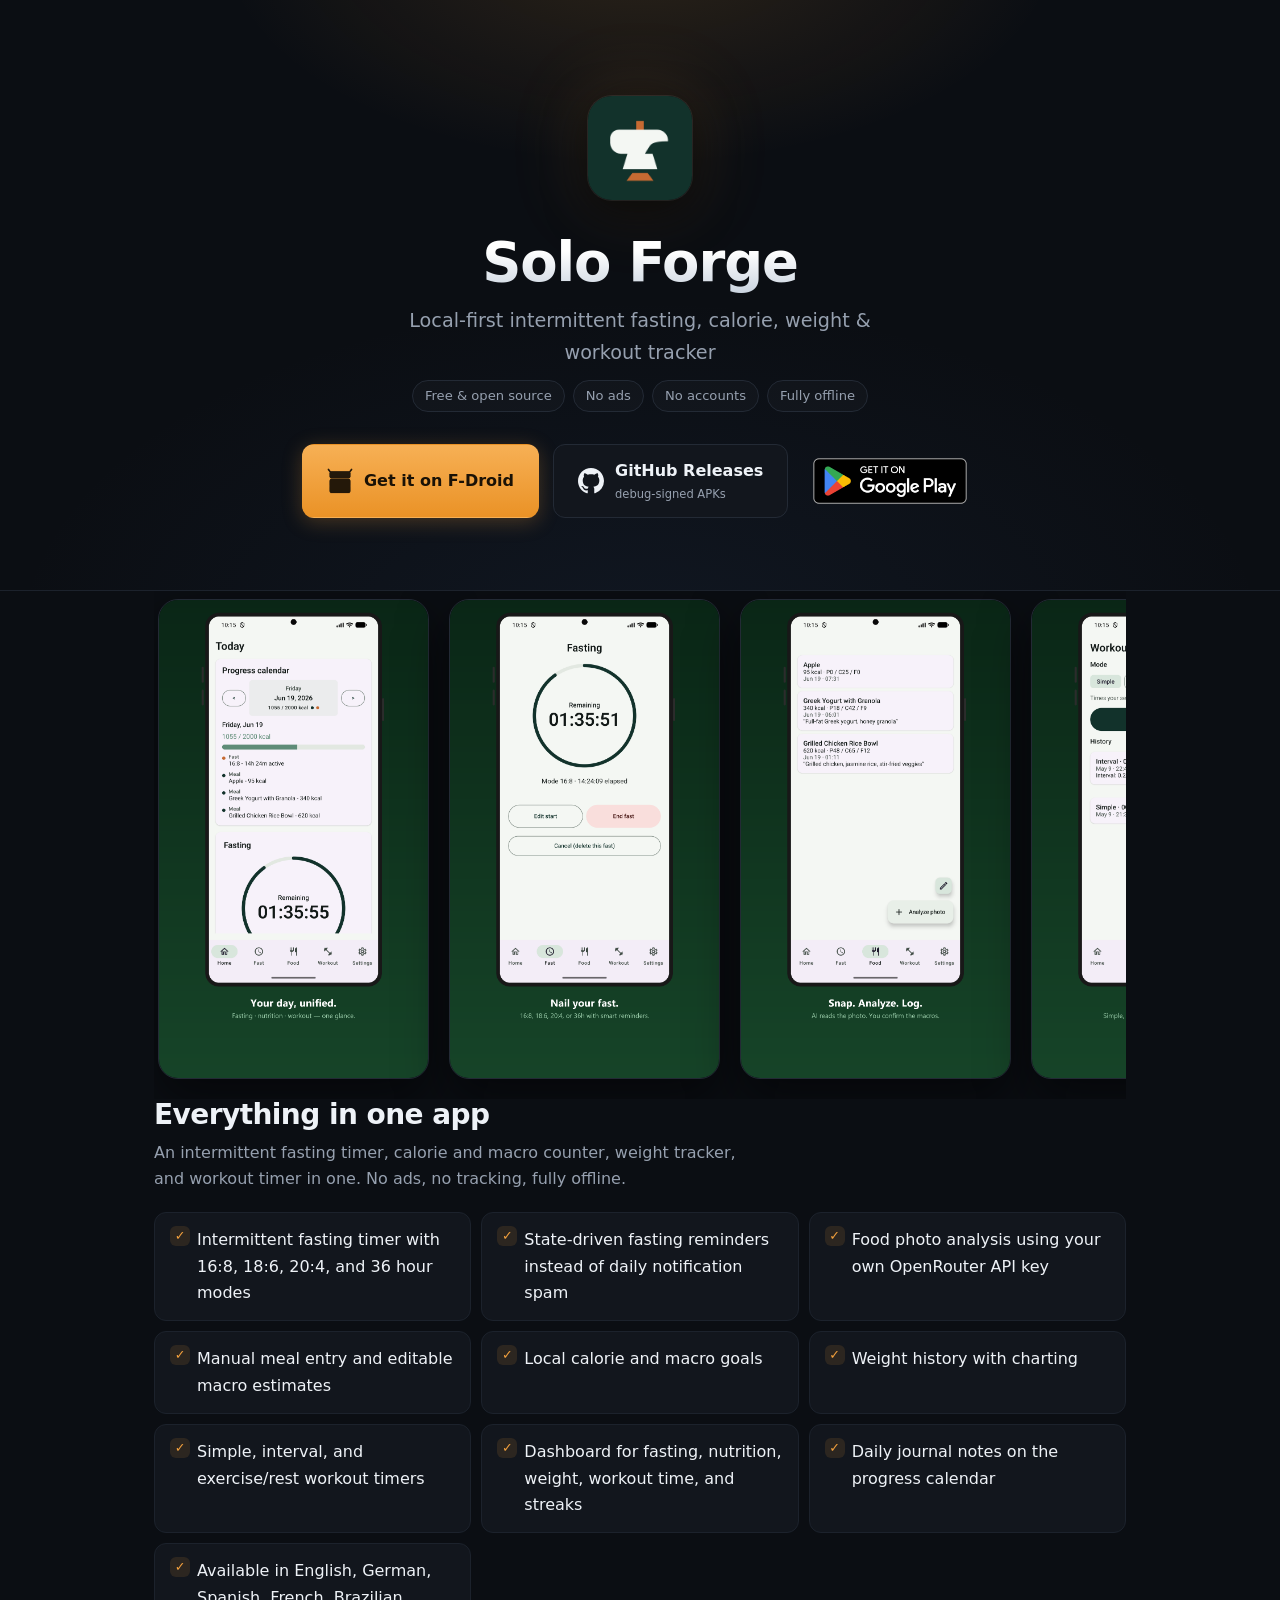
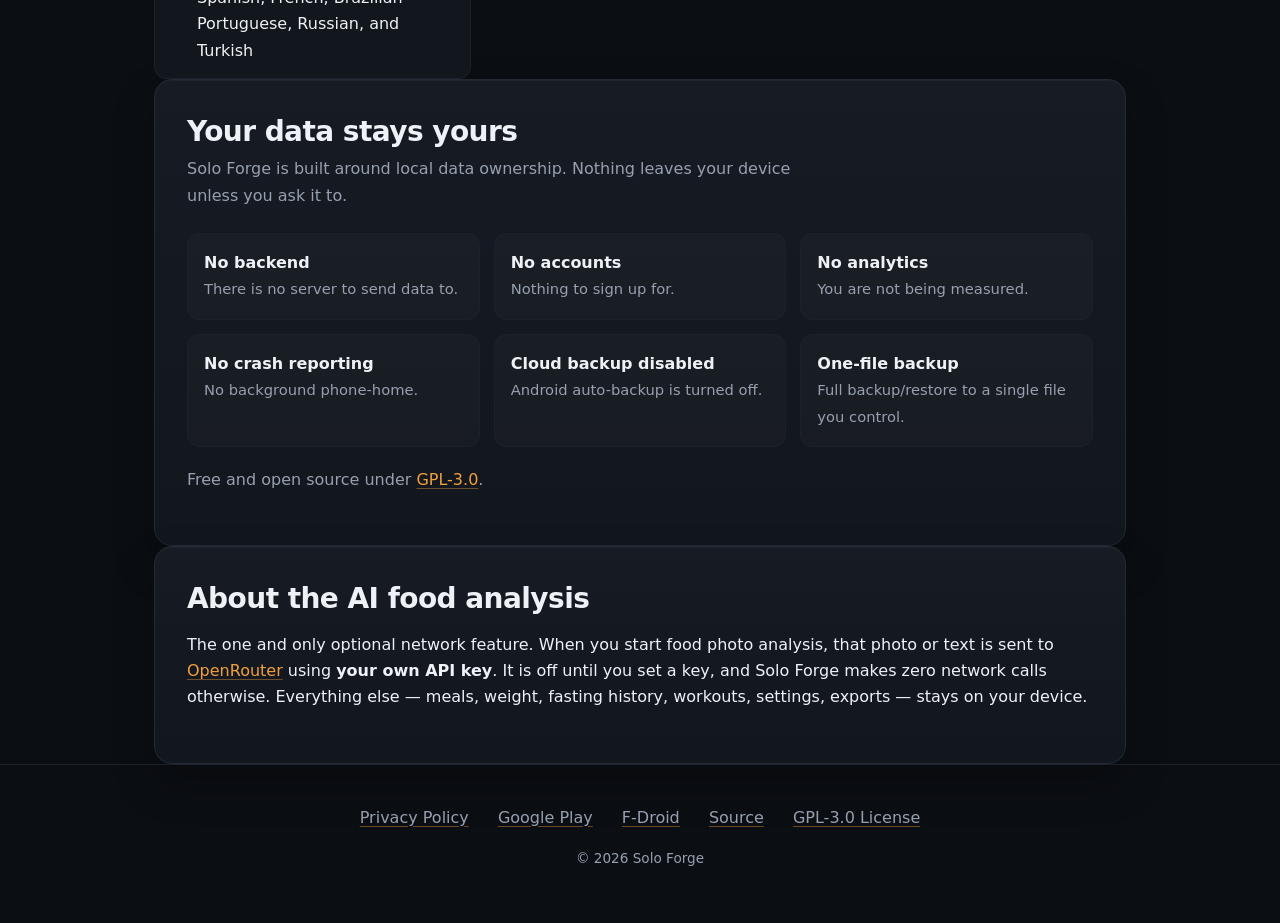
==== public/index.html @ 29639a10 "Add the official Google Play badge now that the app is live Solo Forge is published on Google Play, " ====
<!DOCTYPE html>
<html lang="en">
<head>
  <meta charset="utf-8">
  <meta name="viewport" content="width=device-width, initial-scale=1">
  <title>Solo Forge — Local-first fitness tracker</title>
  <meta name="description" content="Local-first intermittent fasting, calorie, weight & workout tracker. Free, open source, no ads, no accounts, fully offline.">
  <meta property="og:title" content="Solo Forge">
  <meta property="og:description" content="Local-first intermittent fasting, calorie, weight & workout tracker.">
  <meta property="og:image" content="assets/featureGraphic.png">
  <meta property="og:type" content="website">
  <link rel="icon" href="assets/icon.png">
  <link rel="stylesheet" href="style.css">
</head>
<body>

<header class="hero">
  <img class="icon" src="assets/icon.png" alt="Solo Forge icon">
  <h1>Solo Forge</h1>
  <p class="tagline">Local-first intermittent fasting, calorie, weight &amp; workout tracker</p>
  <ul class="pills">
    <li>Free &amp; open source</li>
    <li>No ads</li>
    <li>No accounts</li>
    <li>Fully offline</li>
  </ul>
  <div class="badges">
    <a class="badge primary" href="https://f-droid.org/packages/com.kbul.spicycrab/">
      <img class="badge-icon" src="assets/fdroid-logo.svg" alt="">
      <span>Get it on F-Droid</span>
    </a>
    <a class="badge ghost" href="https://github.com/kirilan/SoloForge/releases">
      <svg class="badge-icon" viewBox="0 0 16 16" fill="currentColor" aria-hidden="true"><path d="M8 0C3.58 0 0 3.58 0 8c0 3.54 2.29 6.53 5.47 7.59.4.07.55-.17.55-.38 0-.19-.01-.82-.01-1.49-2.01.37-2.53-.49-2.69-.94-.09-.23-.48-.94-.82-1.13-.28-.15-.68-.52-.01-.53.63-.01 1.08.58 1.23.82.72 1.21 1.87.87 2.33.66.07-.52.28-.87.51-1.07-1.78-.2-3.64-.89-3.64-3.95 0-.87.31-1.59.82-2.15-.08-.2-.36-1.02.08-2.12 0 0 .67-.21 2.2.82.64-.18 1.32-.27 2-.27s1.36.09 2 .27c1.53-1.04 2.2-.82 2.2-.82.44 1.1.16 1.92.08 2.12.51.56.82 1.27.82 2.15 0 3.07-1.87 3.75-3.65 3.95.29.25.54.73.54 1.48 0 1.07-.01 1.93-.01 2.2 0 .21.15.46.55.38A8.01 8.01 0 0 0 16 8c0-4.42-3.58-8-8-8z"/></svg>
      <span>GitHub Releases<small>debug-signed APKs</small></span>
    </a>
    <a class="badge-img" href="https://play.google.com/store/apps/details?id=com.kbul.spicycrab">
      <img src="assets/google-play-badge.png" alt="Get it on Google Play">
    </a>
  </div>
</header>

<main>

<section class="wrap">
  <div class="shots">
    <img src="assets/screenshots/1_home.png" alt="Home dashboard">
    <img src="assets/screenshots/2_fast.png" alt="Fasting timer">
    <img src="assets/screenshots/3_food.png" alt="Food logging">
    <img src="assets/screenshots/4_workout.png" alt="Workout timer">
    <img src="assets/screenshots/5_settings.png" alt="Settings">
  </div>
</section>

<section class="wrap">
  <h2>Everything in one app</h2>
  <p class="muted">An intermittent fasting timer, calorie and macro counter, weight tracker, and workout timer in one. No ads, no tracking, fully offline.</p>
  <ul class="features">
    <li>Intermittent fasting timer with 16:8, 18:6, 20:4, and 36 hour modes</li>
    <li>State-driven fasting reminders instead of daily notification spam</li>
    <li>Food photo analysis using your own OpenRouter API key</li>
    <li>Manual meal entry and editable macro estimates</li>
    <li>Local calorie and macro goals</li>
    <li>Weight history with charting</li>
    <li>Simple, interval, and exercise/rest workout timers</li>
    <li>Dashboard for fasting, nutrition, weight, workout time, and streaks</li>
    <li>Daily journal notes on the progress calendar</li>
    <li>Available in English, German, Spanish, French, Brazilian Portuguese, Russian, and Turkish</li>
  </ul>
</section>

<section class="wrap privacy">
  <div class="panel">
    <h2>Your data stays yours</h2>
    <p class="muted">Solo Forge is built around local data ownership. Nothing leaves your device unless you ask it to.</p>
    <div class="grid">
      <div class="item"><strong>No backend</strong><br><span class="muted">There is no server to send data to.</span></div>
      <div class="item"><strong>No accounts</strong><br><span class="muted">Nothing to sign up for.</span></div>
      <div class="item"><strong>No analytics</strong><br><span class="muted">You are not being measured.</span></div>
      <div class="item"><strong>No crash reporting</strong><br><span class="muted">No background phone-home.</span></div>
      <div class="item"><strong>Cloud backup disabled</strong><br><span class="muted">Android auto-backup is turned off.</span></div>
      <div class="item"><strong>One-file backup</strong><br><span class="muted">Full backup/restore to a single file you control.</span></div>
    </div>
    <p class="muted" style="margin-top:20px">Free and open source under <a href="https://github.com/kirilan/SoloForge/blob/main/LICENSE">GPL-3.0</a>.</p>
  </div>
</section>

<section class="wrap">
  <div class="panel">
    <h2>About the AI food analysis</h2>
    <p>The one and only optional network feature. When you start food photo analysis, that photo or text is sent to <a href="https://openrouter.ai">OpenRouter</a> using <strong>your own API key</strong>. It is off until you set a key, and Solo Forge makes zero network calls otherwise. Everything else — meals, weight, fasting history, workouts, settings, exports — stays on your device.</p>
  </div>
</section>

</main>

<footer>
  <div class="wrap">
    <a href="privacy.html">Privacy Policy</a>
    <a href="https://play.google.com/store/apps/details?id=com.kbul.spicycrab">Google Play</a>
    <a href="https://f-droid.org/packages/com.kbul.spicycrab/">F-Droid</a>
    <a href="https://github.com/kirilan/SoloForge">Source</a>
    <a href="https://github.com/kirilan/SoloForge/blob/main/LICENSE">GPL-3.0 License</a>
    <p>© 2026 Solo Forge</p>
  </div>
</footer>

</body>
</html>
---- public/style.css ----
:root {
  --bg: #0b0e13;
  --panel: #12161d;
  --panel-2: #161b24;
  --border: #232a35;
  --border-soft: #1c222c;
  --text: #eef2f7;
  --muted: #96a0af;
  --accent: #f2a03d;
  --accent-soft: rgba(242, 160, 61, .12);
  --accent-fg: #1a1206;
  --max: 1020px;
}

* { box-sizing: border-box; }

html { scroll-behavior: smooth; }

body {
  margin: 0;
  background: var(--bg);
  color: var(--text);
  font: 16px/1.65 system-ui, -apple-system, "Segoe UI", Roboto, sans-serif;
  -webkit-font-smoothing: antialiased;
}

a { color: var(--accent); text-decoration-color: rgba(242,160,61,.4); text-underline-offset: 3px; }
a:hover { text-decoration-color: var(--accent); }

.wrap { max-width: var(--max); margin: 0 auto; padding: 0 24px; }

section { padding: 64px 0; }

h1, h2 { line-height: 1.15; letter-spacing: -0.02em; }
h2 { font-size: 1.75rem; margin: 0 0 8px; }
h2 + .muted { margin-top: 0; max-width: 60ch; }

/* Hero */
.hero {
  position: relative;
  text-align: center;
  padding: 96px 20px 72px;
  overflow: hidden;
  border-bottom: 1px solid var(--border-soft);
}
.hero::before {
  content: "";
  position: absolute; inset: 0;
  background:
    radial-gradient(600px 320px at 50% -60px, rgba(242,160,61,.14), transparent 70%),
    radial-gradient(900px 500px at 50% 110%, rgba(56,88,140,.12), transparent 70%);
  pointer-events: none;
}
.hero > * { position: relative; }
.hero img.icon {
  width: 104px; height: 104px; border-radius: 24px;
  box-shadow:
    0 0 0 1px rgba(255,255,255,.08),
    0 12px 40px rgba(0,0,0,.6),
    0 0 80px rgba(242,160,61,.18);
}
.hero h1 {
  font-size: clamp(2.4rem, 6vw, 3.4rem);
  margin: 24px 0 10px;
  font-weight: 800;
  background: linear-gradient(180deg, #fff 30%, #c8d2de);
  -webkit-background-clip: text;
  background-clip: text;
  color: transparent;
}
.hero .tagline {
  color: var(--muted);
  font-size: 1.2rem;
  margin: 0 auto 12px;
  max-width: 44ch;
}
.hero .pills {
  display: flex; flex-wrap: wrap; gap: 8px; justify-content: center;
  margin: 0 0 32px; padding: 0; list-style: none;
  font-size: .82rem; color: var(--muted);
}
.hero .pills li {
  padding: 4px 12px; border: 1px solid var(--border); border-radius: 999px;
  background: rgba(255,255,255,.02);
}

.badges { display: flex; flex-wrap: wrap; gap: 14px; justify-content: center; }
.badge {
  display: inline-flex; align-items: center; gap: 11px;
  padding: 13px 24px; border-radius: 12px; font-weight: 650;
  text-decoration: none; border: 1px solid var(--border);
  transition: transform .15s ease, box-shadow .15s ease, border-color .15s ease;
}
.badge-icon { width: 26px; height: 26px; flex: 0 0 auto; }
.badge.primary .badge-icon { filter: brightness(0) opacity(.85); }
.badge span { display: flex; flex-direction: column; align-items: flex-start; gap: 1px; }
.badge:hover { transform: translateY(-2px); }
.badge.primary {
  background: linear-gradient(180deg, #f7b055, #ea9226);
  color: var(--accent-fg); border-color: transparent;
  box-shadow: 0 4px 20px rgba(242,160,61,.25);
}
.badge.primary:hover { box-shadow: 0 8px 32px rgba(242,160,61,.4); }
.badge.ghost { background: var(--panel); color: var(--text); }
.badge.ghost:hover { border-color: #38414f; box-shadow: 0 8px 24px rgba(0,0,0,.4); }
.badge-img { display: inline-flex; align-items: center; transition: transform .15s ease; }
.badge-img img { height: 68px; width: auto; display: block; }
.badge-img:hover { transform: translateY(-2px); }
.badge small { font-weight: 400; font-size: .72rem; color: var(--muted); }
.badge.primary small { color: rgba(26,18,6,.7); }

/* Screenshots */
.shots {
  display: flex; gap: 20px; overflow-x: auto;
  padding: 8px 4px 20px; scroll-snap-type: x mandatory;
}
.shots img {
  height: 480px; border-radius: 20px;
  border: 1px solid var(--border);
  box-shadow: 0 20px 50px rgba(0,0,0,.5);
  scroll-snap-align: center; flex: 0 0 auto;
  transition: transform .2s ease, border-color .2s ease;
}
.shots img:hover { transform: translateY(-4px); border-color: #38414f; }

/* Feature / info panels */
.grid { display: grid; grid-template-columns: repeat(auto-fit, minmax(240px, 1fr)); gap: 14px; }

ul.features {
  list-style: none; padding: 0; margin: 20px 0 0;
  display: grid; grid-template-columns: repeat(auto-fit, minmax(300px, 1fr)); gap: 10px;
}
ul.features li {
  padding: 14px 16px 14px 42px; position: relative;
  background: var(--panel); border: 1px solid var(--border-soft); border-radius: 12px;
  transition: border-color .15s ease;
}
ul.features li:hover { border-color: var(--border); }
ul.features li::before {
  content: "✓";
  color: var(--accent);
  position: absolute; left: 15px; top: 13px;
  font-weight: 700;
  background: var(--accent-soft);
  width: 20px; height: 20px; line-height: 20px;
  text-align: center; border-radius: 6px; font-size: .8rem;
}

.panel {
  background: linear-gradient(180deg, var(--panel-2), var(--panel));
  border: 1px solid var(--border);
  border-radius: 18px;
  padding: 36px 32px;
  box-shadow: 0 1px 0 rgba(255,255,255,.04) inset, 0 20px 40px rgba(0,0,0,.25);
}
.panel h2 { margin-top: 0; }
.muted { color: var(--muted); }

.privacy .grid { margin-top: 24px; }
.privacy .grid .item {
  padding: 16px;
  background: rgba(255,255,255,.02);
  border: 1px solid var(--border-soft);
  border-radius: 12px;
}
.privacy .item strong { color: var(--text); }
.privacy .item .muted { font-size: .92rem; }

/* Footer */
footer { border-top: 1px solid var(--border-soft); padding: 40px 0; color: var(--muted); text-align: center; }
footer a { margin: 0 12px; color: var(--muted); }
footer a:hover { color: var(--accent); }
footer p { margin-top: 16px; font-size: .85rem; }

/* Privacy policy page */
.doc { max-width: 760px; }
.doc h1 { font-size: 2rem; }
.doc h2 { margin-top: 36px; font-size: 1.3rem; }
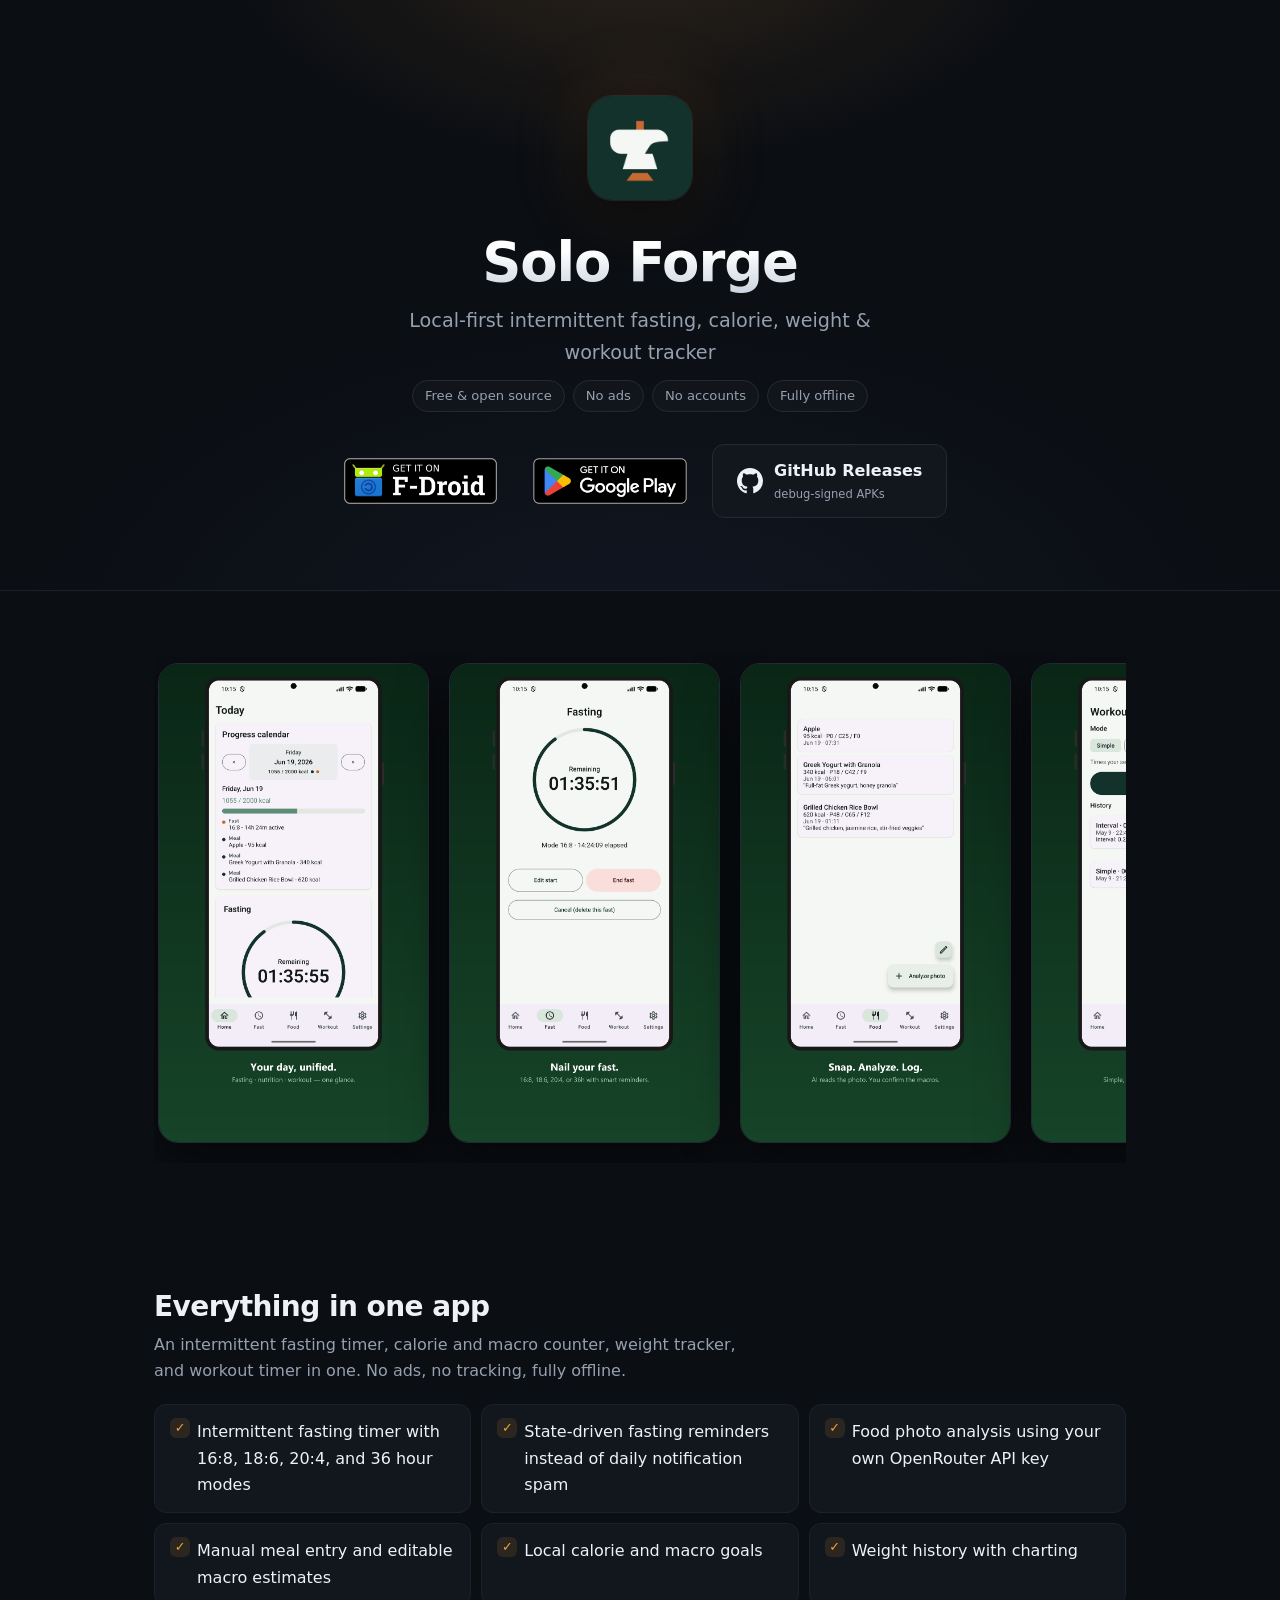
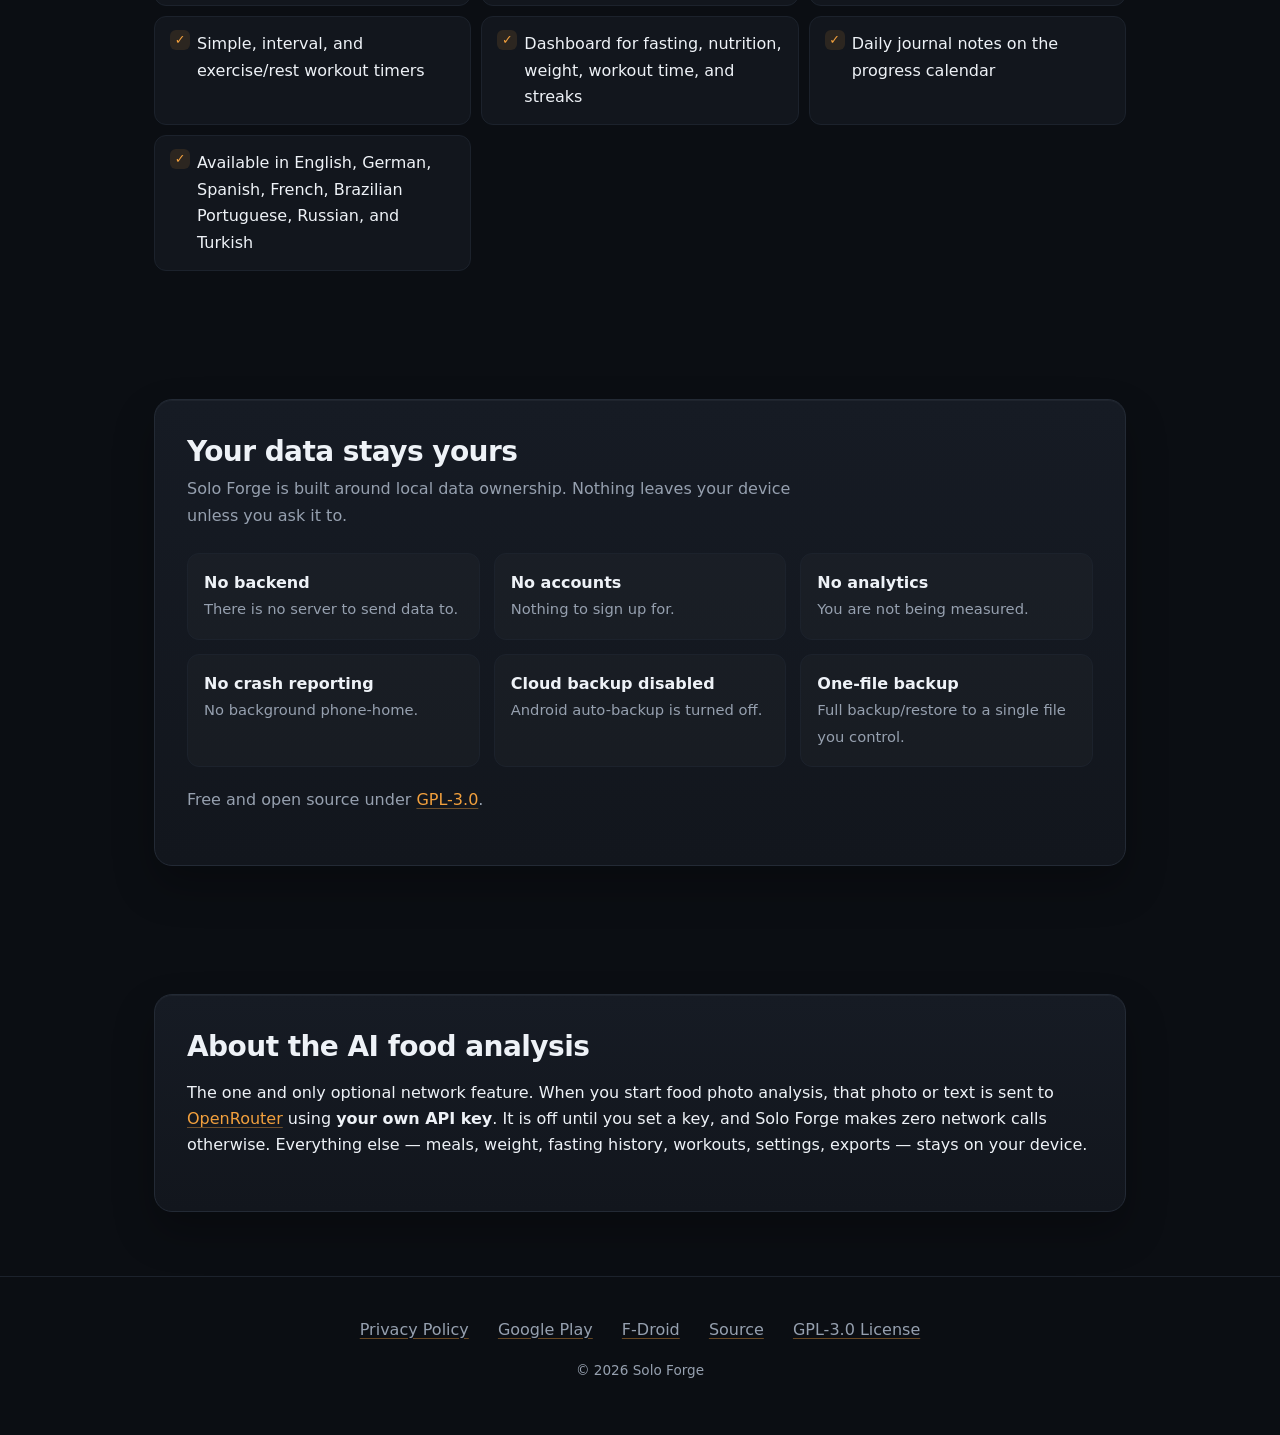
==== commit 0dd3a735: "Use the official F-Droid badge and fix section spacing .wrap's shorthand padding was cancelling the " ====
--- a/public/index.html
+++ b/public/index.html
@@ -25,16 +25,15 @@
     <li>Fully offline</li>
   </ul>
   <div class="badges">
-    <a class="badge primary" href="https://f-droid.org/packages/com.kbul.spicycrab/">
-      <img class="badge-icon" src="assets/fdroid-logo.svg" alt="">
-      <span>Get it on F-Droid</span>
+    <a class="badge-img" href="https://f-droid.org/packages/com.kbul.spicycrab/">
+      <img src="assets/fdroid-badge.png" alt="Get it on F-Droid">
+    </a>
+    <a class="badge-img" href="https://play.google.com/store/apps/details?id=com.kbul.spicycrab">
+      <img src="assets/google-play-badge.png" alt="Get it on Google Play">
     </a>
     <a class="badge ghost" href="https://github.com/kirilan/SoloForge/releases">
       <svg class="badge-icon" viewBox="0 0 16 16" fill="currentColor" aria-hidden="true"><path d="M8 0C3.58 0 0 3.58 0 8c0 3.54 2.29 6.53 5.47 7.59.4.07.55-.17.55-.38 0-.19-.01-.82-.01-1.49-2.01.37-2.53-.49-2.69-.94-.09-.23-.48-.94-.82-1.13-.28-.15-.68-.52-.01-.53.63-.01 1.08.58 1.23.82.72 1.21 1.87.87 2.33.66.07-.52.28-.87.51-1.07-1.78-.2-3.64-.89-3.64-3.95 0-.87.31-1.59.82-2.15-.08-.2-.36-1.02.08-2.12 0 0 .67-.21 2.2.82.64-.18 1.32-.27 2-.27s1.36.09 2 .27c1.53-1.04 2.2-.82 2.2-.82.44 1.1.16 1.92.08 2.12.51.56.82 1.27.82 2.15 0 3.07-1.87 3.75-3.65 3.95.29.25.54.73.54 1.48 0 1.07-.01 1.93-.01 2.2 0 .21.15.46.55.38A8.01 8.01 0 0 0 16 8c0-4.42-3.58-8-8-8z"/></svg>
       <span>GitHub Releases<small>debug-signed APKs</small></span>
-    </a>
-    <a class="badge-img" href="https://play.google.com/store/apps/details?id=com.kbul.spicycrab">
-      <img src="assets/google-play-badge.png" alt="Get it on Google Play">
     </a>
   </div>
 </header>
--- a/public/style.css
+++ b/public/style.css
@@ -30,6 +30,7 @@
 .wrap { max-width: var(--max); margin: 0 auto; padding: 0 24px; }
 
 section { padding: 64px 0; }
+section.wrap { padding: 64px 24px; }
 
 h1, h2 { line-height: 1.15; letter-spacing: -0.02em; }
 h2 { font-size: 1.75rem; margin: 0 0 8px; }
@@ -92,22 +93,14 @@
   transition: transform .15s ease, box-shadow .15s ease, border-color .15s ease;
 }
 .badge-icon { width: 26px; height: 26px; flex: 0 0 auto; }
-.badge.primary .badge-icon { filter: brightness(0) opacity(.85); }
 .badge span { display: flex; flex-direction: column; align-items: flex-start; gap: 1px; }
 .badge:hover { transform: translateY(-2px); }
-.badge.primary {
-  background: linear-gradient(180deg, #f7b055, #ea9226);
-  color: var(--accent-fg); border-color: transparent;
-  box-shadow: 0 4px 20px rgba(242,160,61,.25);
-}
-.badge.primary:hover { box-shadow: 0 8px 32px rgba(242,160,61,.4); }
 .badge.ghost { background: var(--panel); color: var(--text); }
 .badge.ghost:hover { border-color: #38414f; box-shadow: 0 8px 24px rgba(0,0,0,.4); }
 .badge-img { display: inline-flex; align-items: center; transition: transform .15s ease; }
 .badge-img img { height: 68px; width: auto; display: block; }
 .badge-img:hover { transform: translateY(-2px); }
 .badge small { font-weight: 400; font-size: .72rem; color: var(--muted); }
-.badge.primary small { color: rgba(26,18,6,.7); }
 
 /* Screenshots */
 .shots {
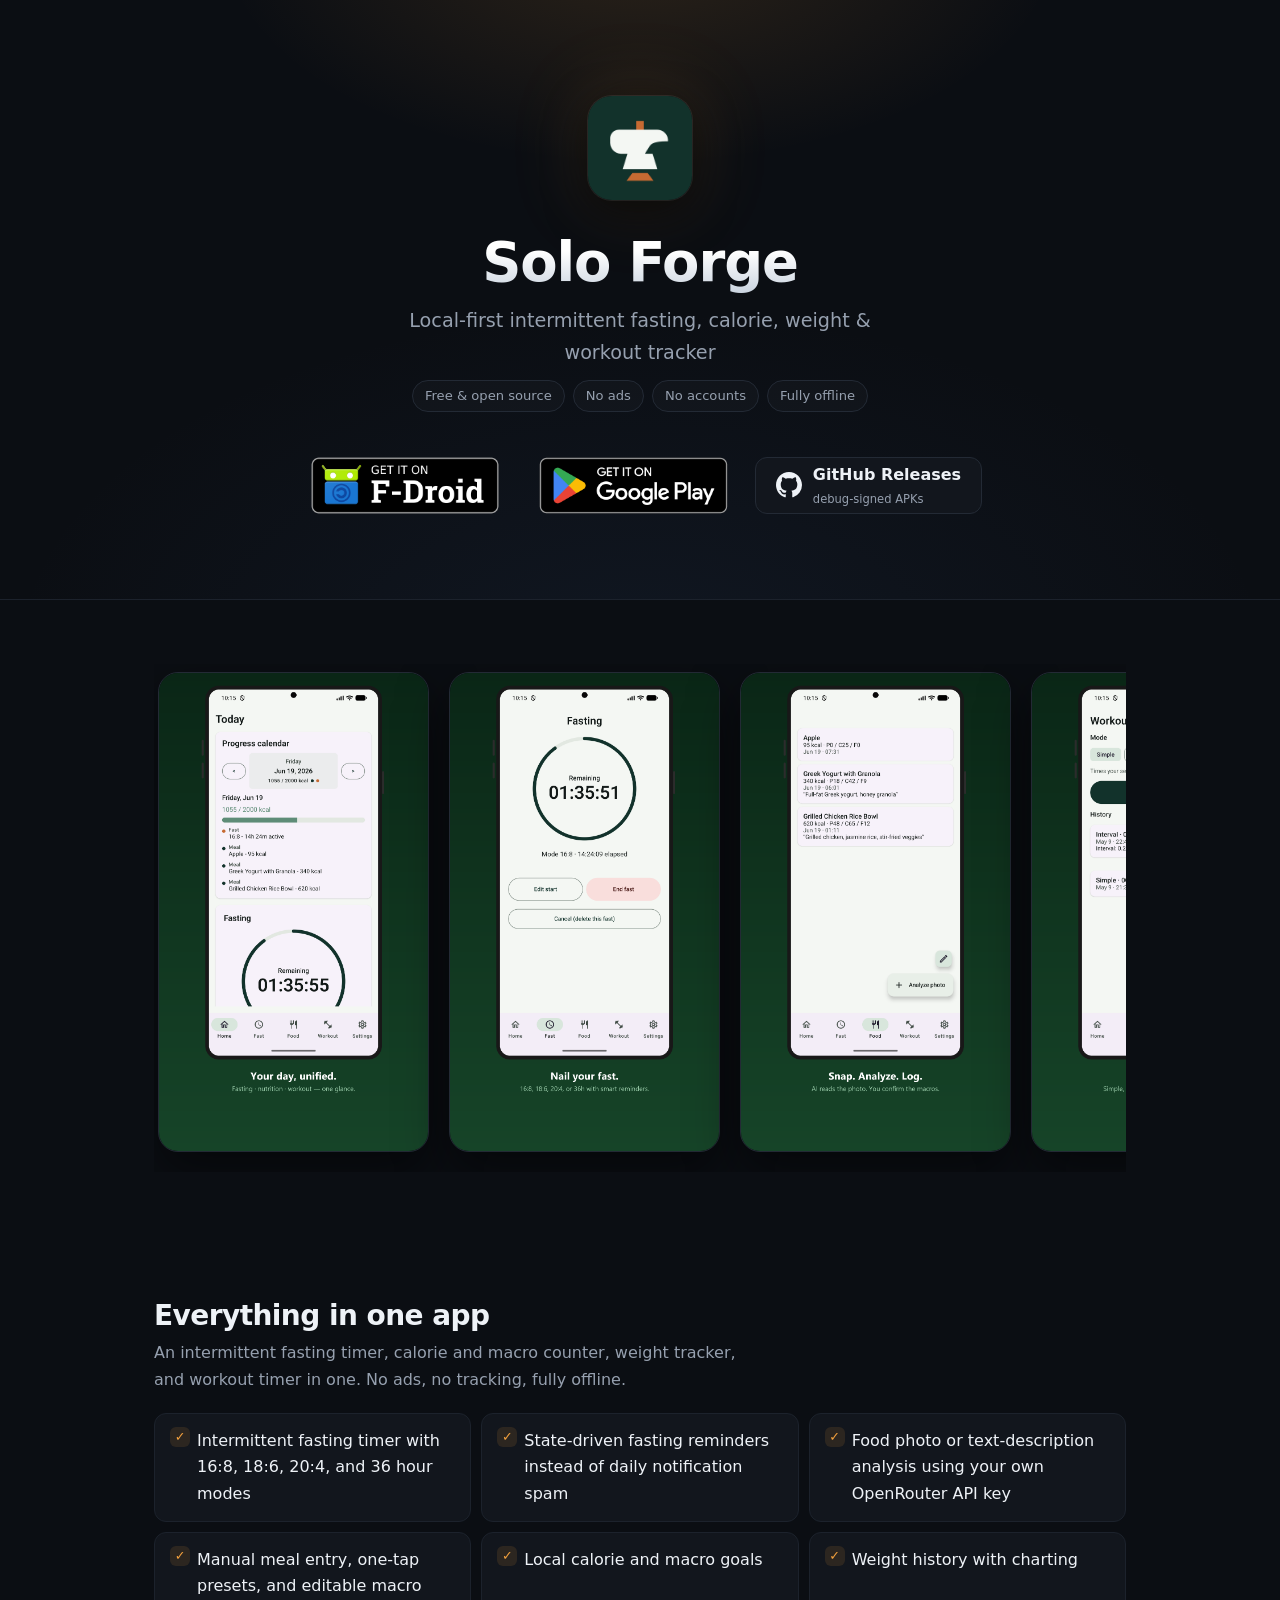
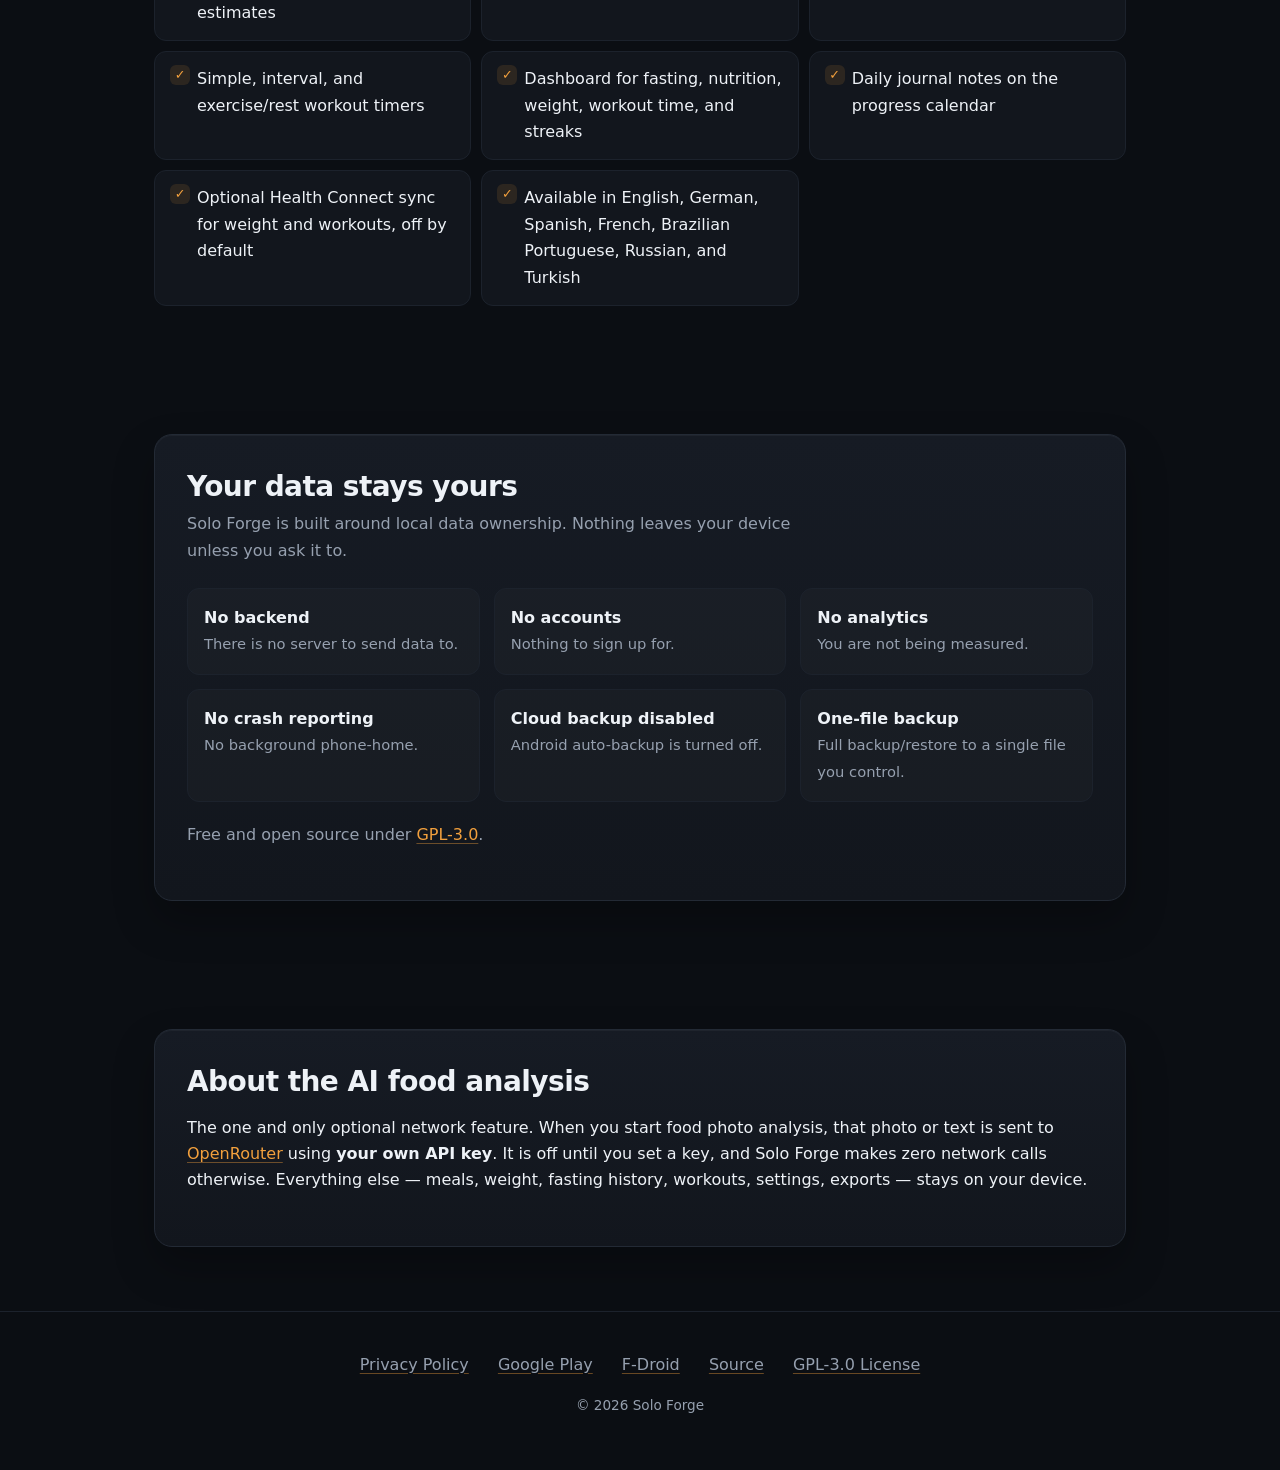
==== commit 31812d2f: "Mention Health Connect and text descriptions on the landing page The feature list still implied phot" ====
--- a/public/index.html
+++ b/public/index.html
@@ -56,13 +56,14 @@
   <ul class="features">
     <li>Intermittent fasting timer with 16:8, 18:6, 20:4, and 36 hour modes</li>
     <li>State-driven fasting reminders instead of daily notification spam</li>
-    <li>Food photo analysis using your own OpenRouter API key</li>
-    <li>Manual meal entry and editable macro estimates</li>
+    <li>Food photo or text-description analysis using your own OpenRouter API key</li>
+    <li>Manual meal entry, one-tap presets, and editable macro estimates</li>
     <li>Local calorie and macro goals</li>
     <li>Weight history with charting</li>
     <li>Simple, interval, and exercise/rest workout timers</li>
     <li>Dashboard for fasting, nutrition, weight, workout time, and streaks</li>
     <li>Daily journal notes on the progress calendar</li>
+    <li>Optional Health Connect sync for weight and workouts, off by default</li>
     <li>Available in English, German, Spanish, French, Brazilian Portuguese, Russian, and Turkish</li>
   </ul>
 </section>
--- a/public/style.css
+++ b/public/style.css
@@ -85,7 +85,7 @@
   background: rgba(255,255,255,.02);
 }
 
-.badges { display: flex; flex-wrap: wrap; gap: 14px; justify-content: center; }
+.badges { display: flex; flex-wrap: wrap; gap: 14px; justify-content: center; align-items: center; }
 .badge {
   display: inline-flex; align-items: center; gap: 11px;
   padding: 13px 24px; border-radius: 12px; font-weight: 650;
@@ -95,10 +95,12 @@
 .badge-icon { width: 26px; height: 26px; flex: 0 0 auto; }
 .badge span { display: flex; flex-direction: column; align-items: flex-start; gap: 1px; }
 .badge:hover { transform: translateY(-2px); }
-.badge.ghost { background: var(--panel); color: var(--text); }
+.badge.ghost { background: var(--panel); color: var(--text); padding: 4px 20px; }
 .badge.ghost:hover { border-color: #38414f; box-shadow: 0 8px 24px rgba(0,0,0,.4); }
 .badge-img { display: inline-flex; align-items: center; transition: transform .15s ease; }
-.badge-img img { height: 68px; width: auto; display: block; }
+/* the badge artwork carries ~33% transparent margin, so the visible button
+   is much shorter than the box — size it so it matches the GitHub pill */
+.badge-img img { height: 83px; width: auto; display: block; }
 .badge-img:hover { transform: translateY(-2px); }
 .badge small { font-weight: 400; font-size: .72rem; color: var(--muted); }
 
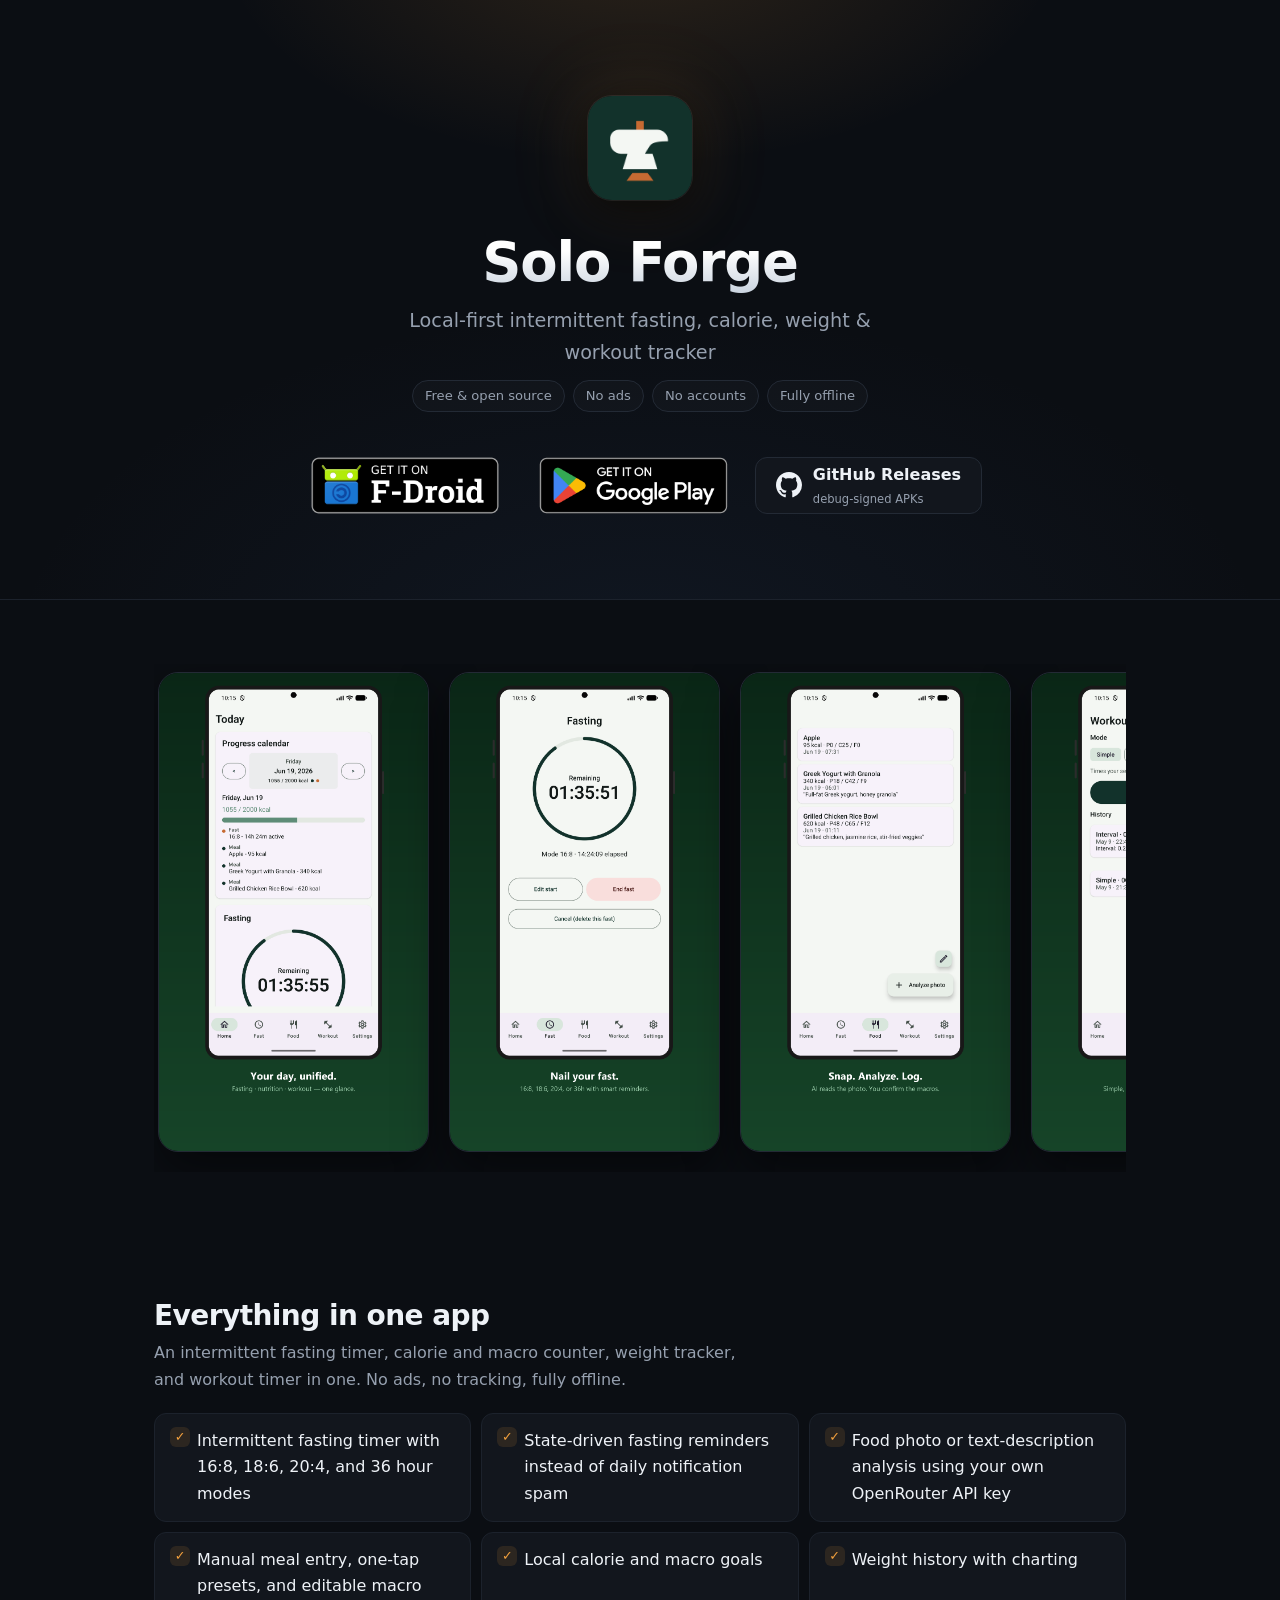
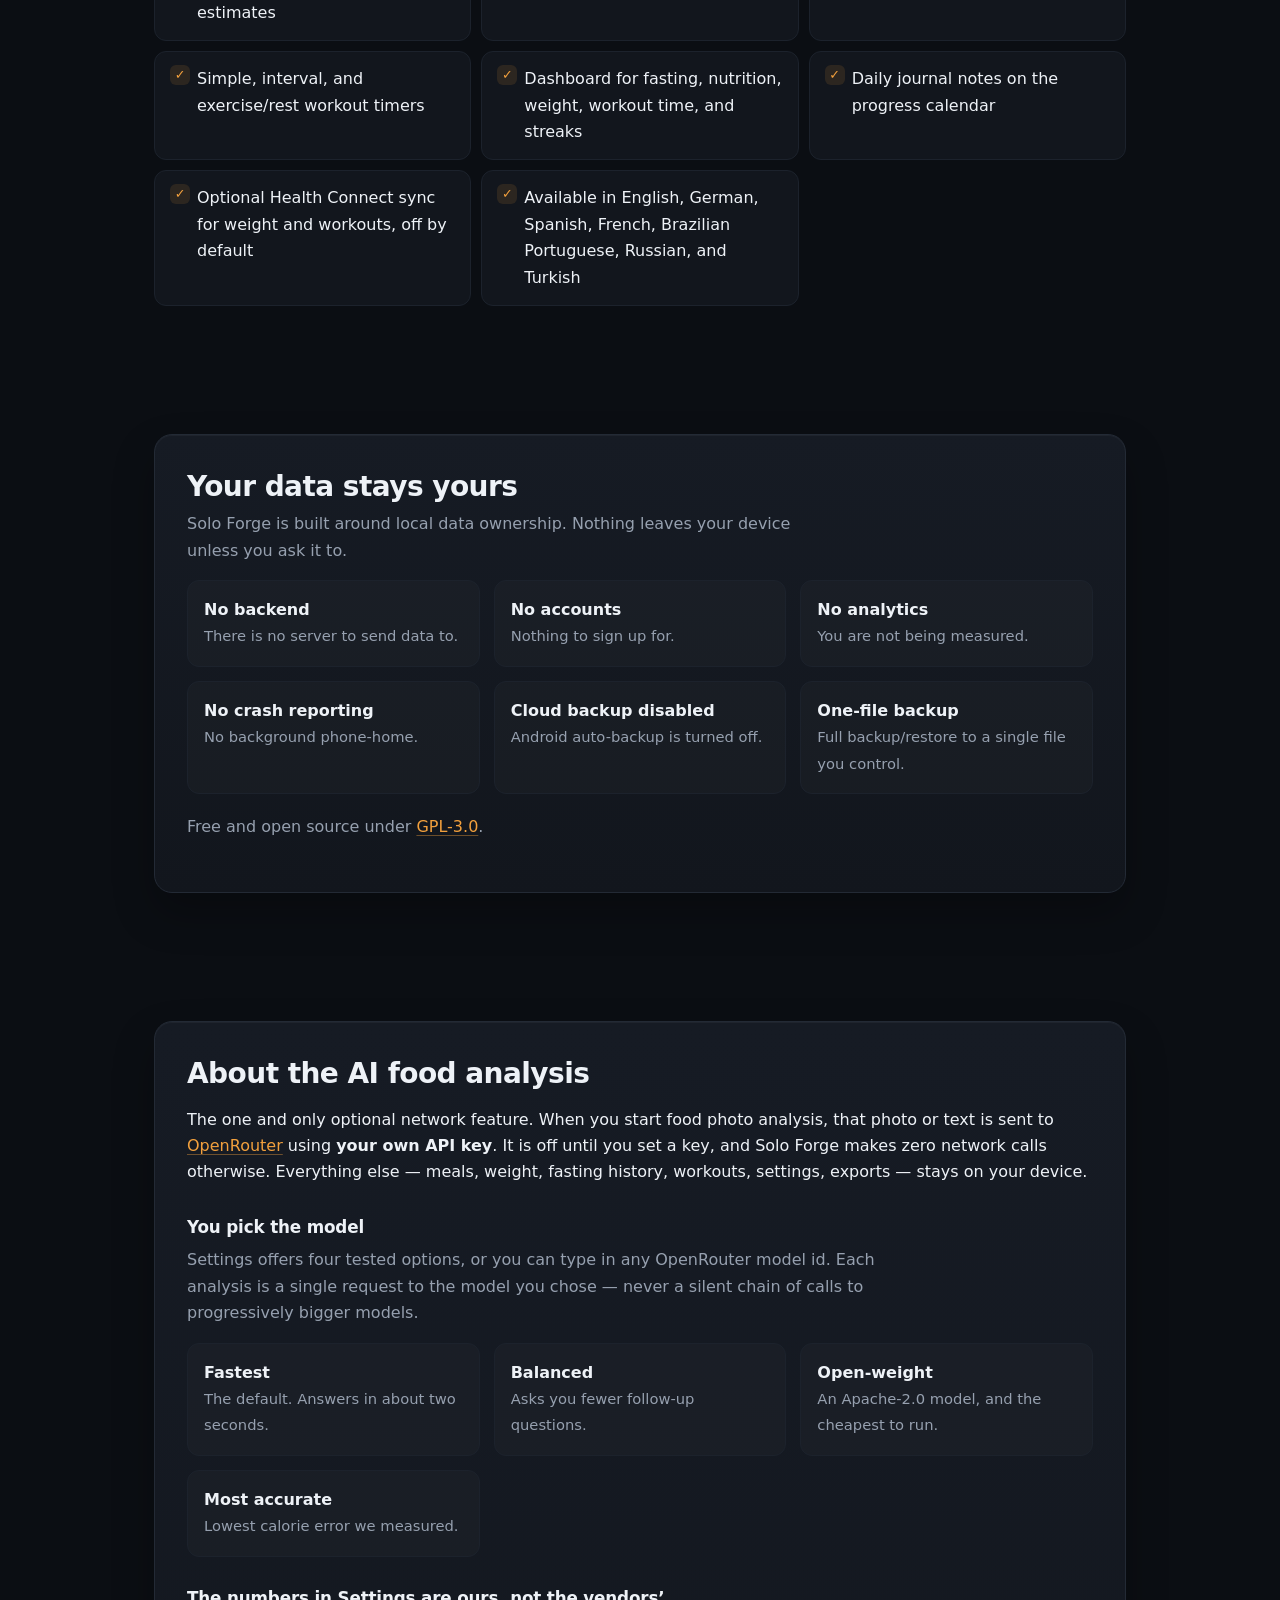
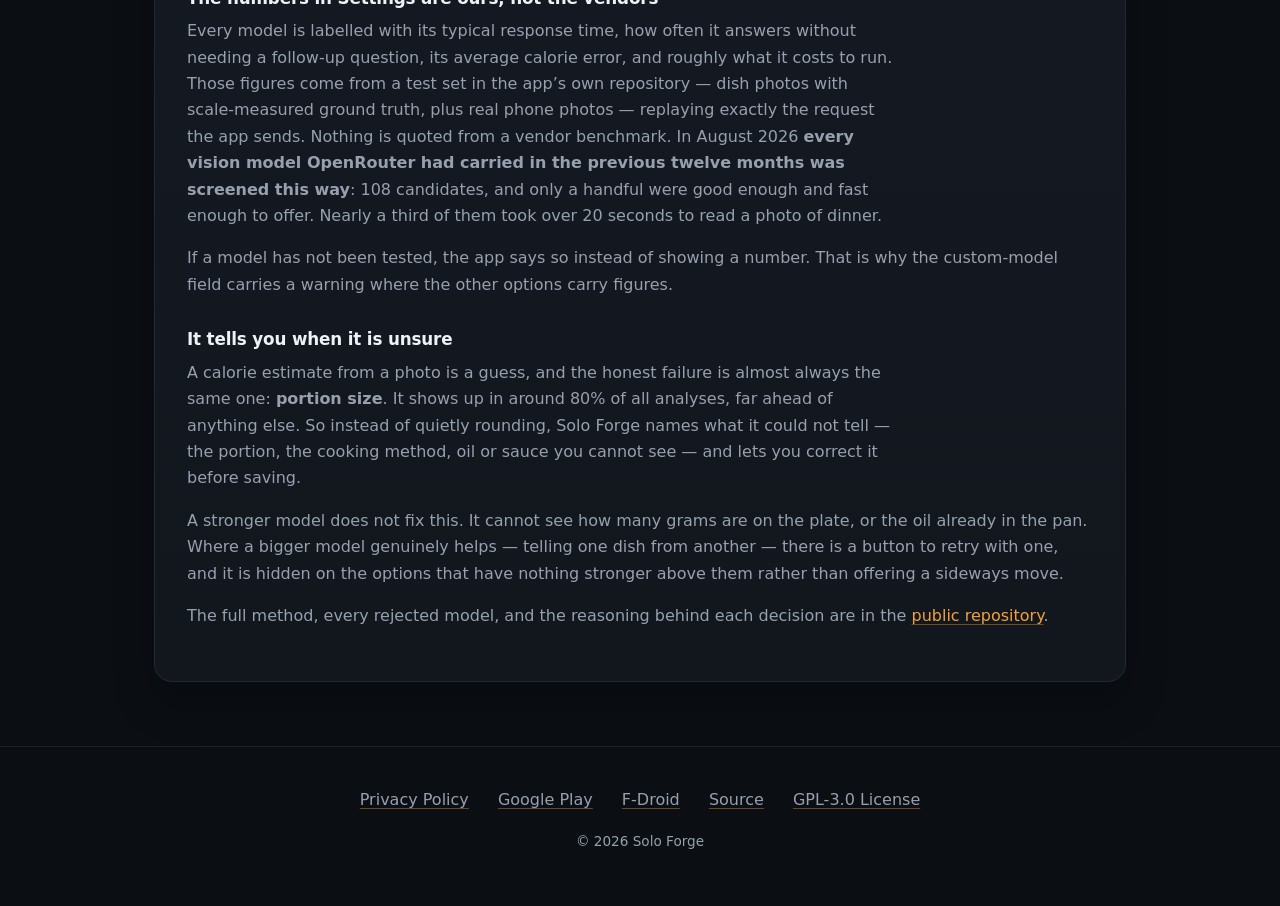
==== commit f0bf3c42: "Explain the model choice and the testing behind it 0.7.0 lets people pick which model analyses their" ====
--- a/public/index.html
+++ b/public/index.html
@@ -88,6 +88,24 @@
   <div class="panel">
     <h2>About the AI food analysis</h2>
     <p>The one and only optional network feature. When you start food photo analysis, that photo or text is sent to <a href="https://openrouter.ai">OpenRouter</a> using <strong>your own API key</strong>. It is off until you set a key, and Solo Forge makes zero network calls otherwise. Everything else — meals, weight, fasting history, workouts, settings, exports — stays on your device.</p>
+
+    <h3>You pick the model</h3>
+    <p class="muted">Settings offers four tested options, or you can type in any OpenRouter model id. Each analysis is a single request to the model you chose — never a silent chain of calls to progressively bigger models.</p>
+    <div class="grid">
+      <div class="item"><strong>Fastest</strong><br><span class="muted">The default. Answers in about two seconds.</span></div>
+      <div class="item"><strong>Balanced</strong><br><span class="muted">Asks you fewer follow-up questions.</span></div>
+      <div class="item"><strong>Open-weight</strong><br><span class="muted">An Apache-2.0 model, and the cheapest to run.</span></div>
+      <div class="item"><strong>Most accurate</strong><br><span class="muted">Lowest calorie error we measured.</span></div>
+    </div>
+
+    <h3>The numbers in Settings are ours, not the vendors&rsquo;</h3>
+    <p class="muted">Every model is labelled with its typical response time, how often it answers without needing a follow-up question, its average calorie error, and roughly what it costs to run. Those figures come from a test set in the app&rsquo;s own repository — dish photos with scale-measured ground truth, plus real phone photos — replaying exactly the request the app sends. Nothing is quoted from a vendor benchmark. In August 2026 <strong>every vision model OpenRouter had carried in the previous twelve months was screened this way</strong>: 108 candidates, and only a handful were good enough and fast enough to offer. Nearly a third of them took over 20 seconds to read a photo of dinner.</p>
+    <p class="muted">If a model has not been tested, the app says so instead of showing a number. That is why the custom-model field carries a warning where the other options carry figures.</p>
+
+    <h3>It tells you when it is unsure</h3>
+    <p class="muted">A calorie estimate from a photo is a guess, and the honest failure is almost always the same one: <strong>portion size</strong>. It shows up in around 80% of all analyses, far ahead of anything else. So instead of quietly rounding, Solo Forge names what it could not tell — the portion, the cooking method, oil or sauce you cannot see — and lets you correct it before saving.</p>
+    <p class="muted">A stronger model does not fix this. It cannot see how many grams are on the plate, or the oil already in the pan. Where a bigger model genuinely helps — telling one dish from another — there is a button to retry with one, and it is hidden on the options that have nothing stronger above them rather than offering a sideways move.</p>
+    <p class="muted">The full method, every rejected model, and the reasoning behind each decision are in the <a href="https://github.com/kirilan/SoloForge#food-analysis-models">public repository</a>.</p>
   </div>
 </section>
 
--- a/public/style.css
+++ b/public/style.css
@@ -149,17 +149,23 @@
   box-shadow: 0 1px 0 rgba(255,255,255,.04) inset, 0 20px 40px rgba(0,0,0,.25);
 }
 .panel h2 { margin-top: 0; }
+.panel h3 { font-size: 1.05rem; letter-spacing: -0.01em; margin: 28px 0 6px; }
+.panel h3 + .muted { margin-top: 0; max-width: 70ch; }
 .muted { color: var(--muted); }
 
 .privacy .grid { margin-top: 24px; }
-.privacy .grid .item {
+.panel .grid { margin: 16px 0 4px; }
+.privacy .grid .item,
+.panel .grid .item {
   padding: 16px;
   background: rgba(255,255,255,.02);
   border: 1px solid var(--border-soft);
   border-radius: 12px;
 }
-.privacy .item strong { color: var(--text); }
-.privacy .item .muted { font-size: .92rem; }
+.privacy .item strong,
+.panel .item strong { color: var(--text); }
+.privacy .item .muted,
+.panel .item .muted { font-size: .92rem; }
 
 /* Footer */
 footer { border-top: 1px solid var(--border-soft); padding: 40px 0; color: var(--muted); text-align: center; }
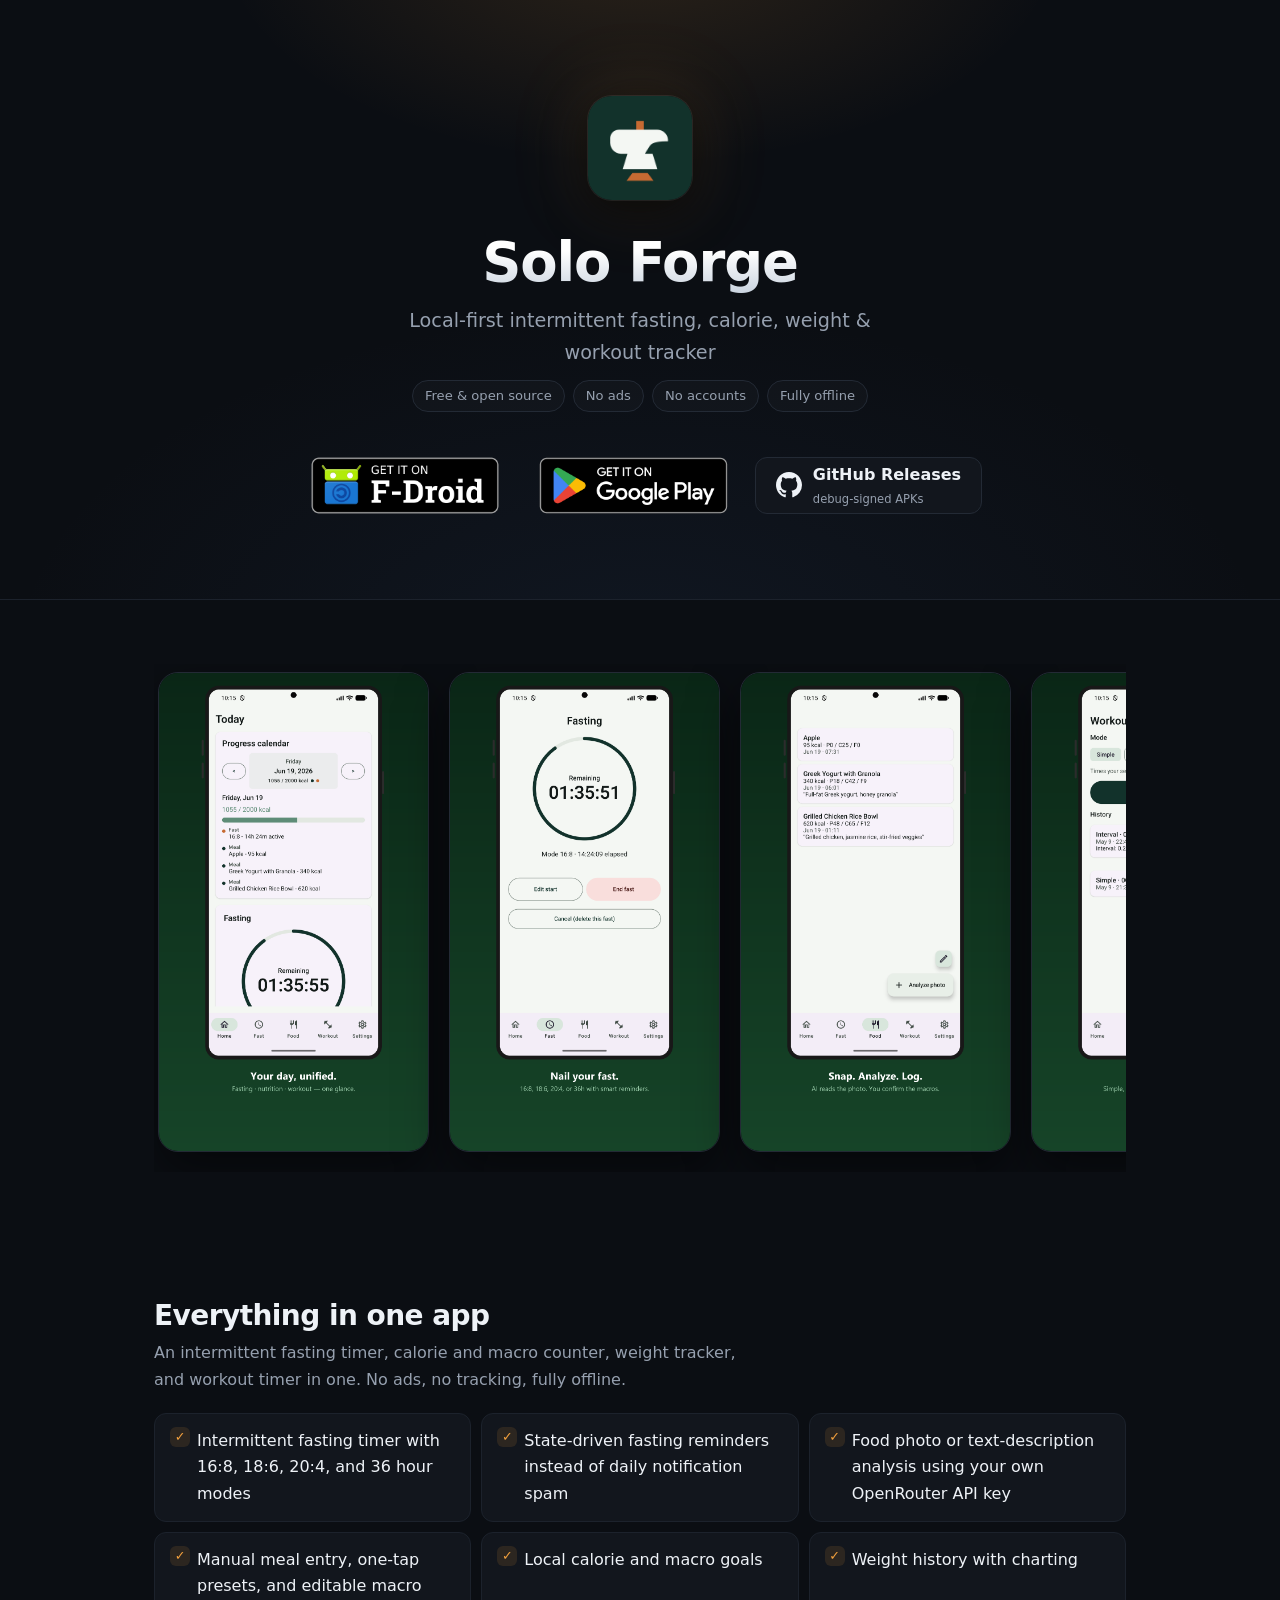
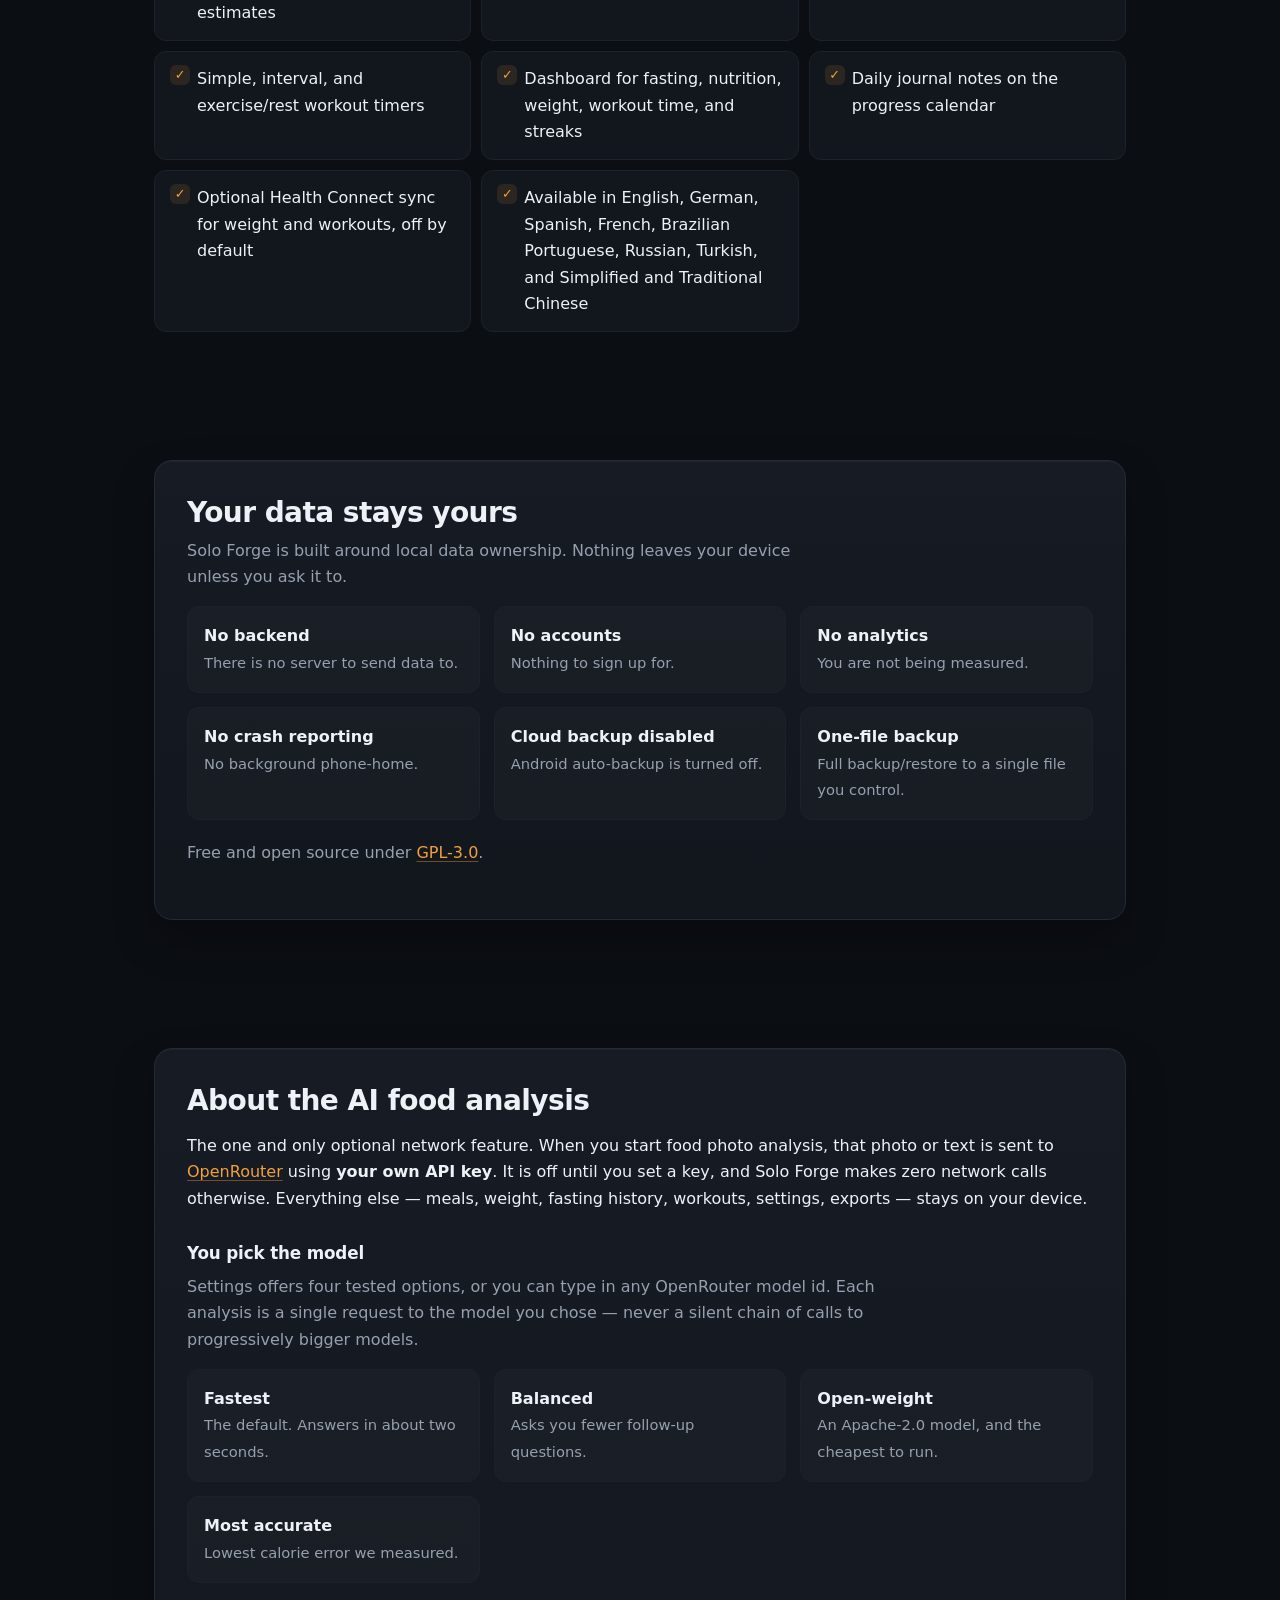
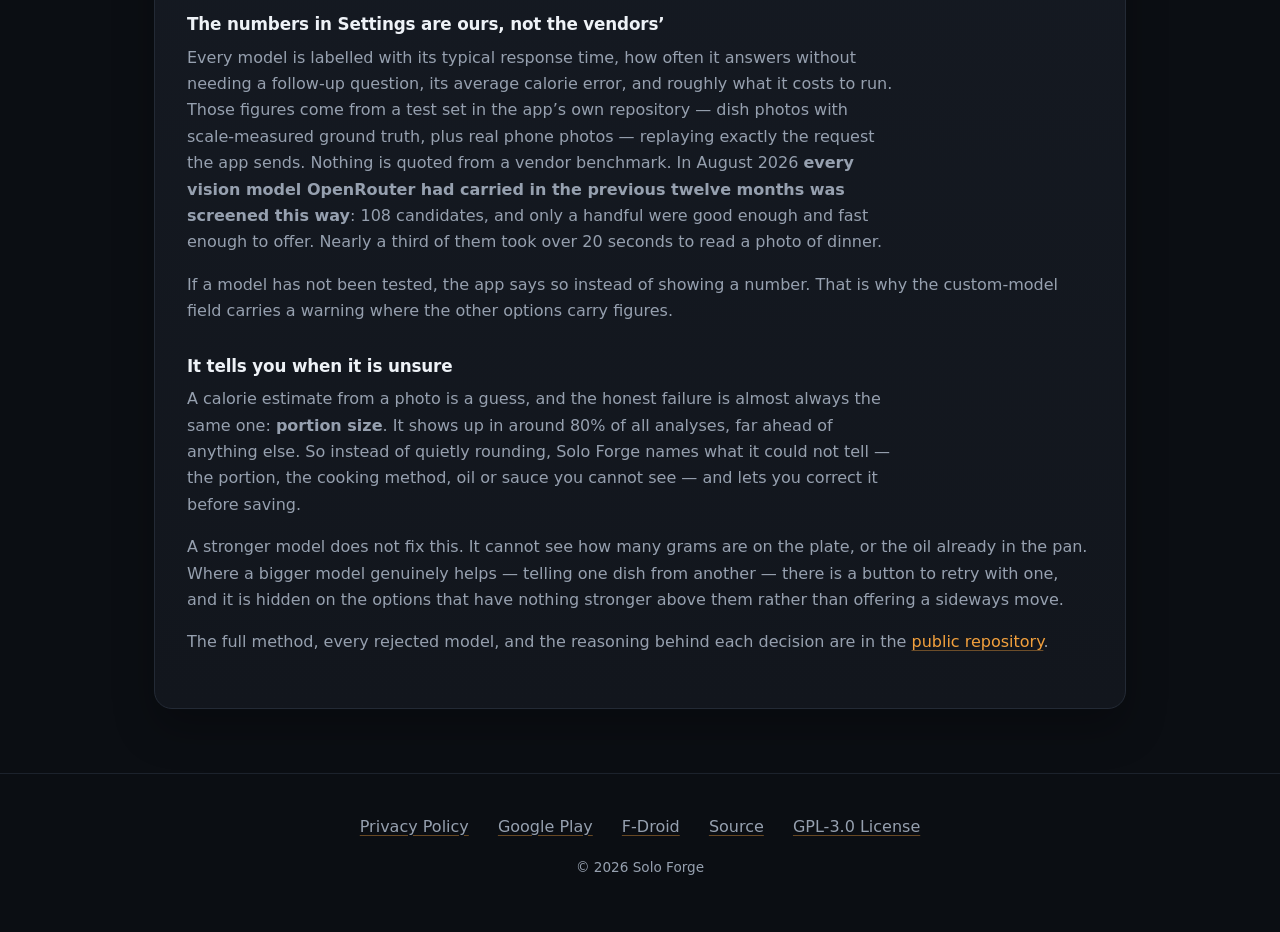
==== commit 2f66c48b: "List Simplified and Traditional Chinese among the app's languages Co-Authored-By: Claude Opus 5.5 <n" ====
--- a/public/index.html
+++ b/public/index.html
@@ -64,7 +64,7 @@
     <li>Dashboard for fasting, nutrition, weight, workout time, and streaks</li>
     <li>Daily journal notes on the progress calendar</li>
     <li>Optional Health Connect sync for weight and workouts, off by default</li>
-    <li>Available in English, German, Spanish, French, Brazilian Portuguese, Russian, and Turkish</li>
+    <li>Available in English, German, Spanish, French, Brazilian Portuguese, Russian, Turkish, and Simplified and Traditional Chinese</li>
   </ul>
 </section>
 
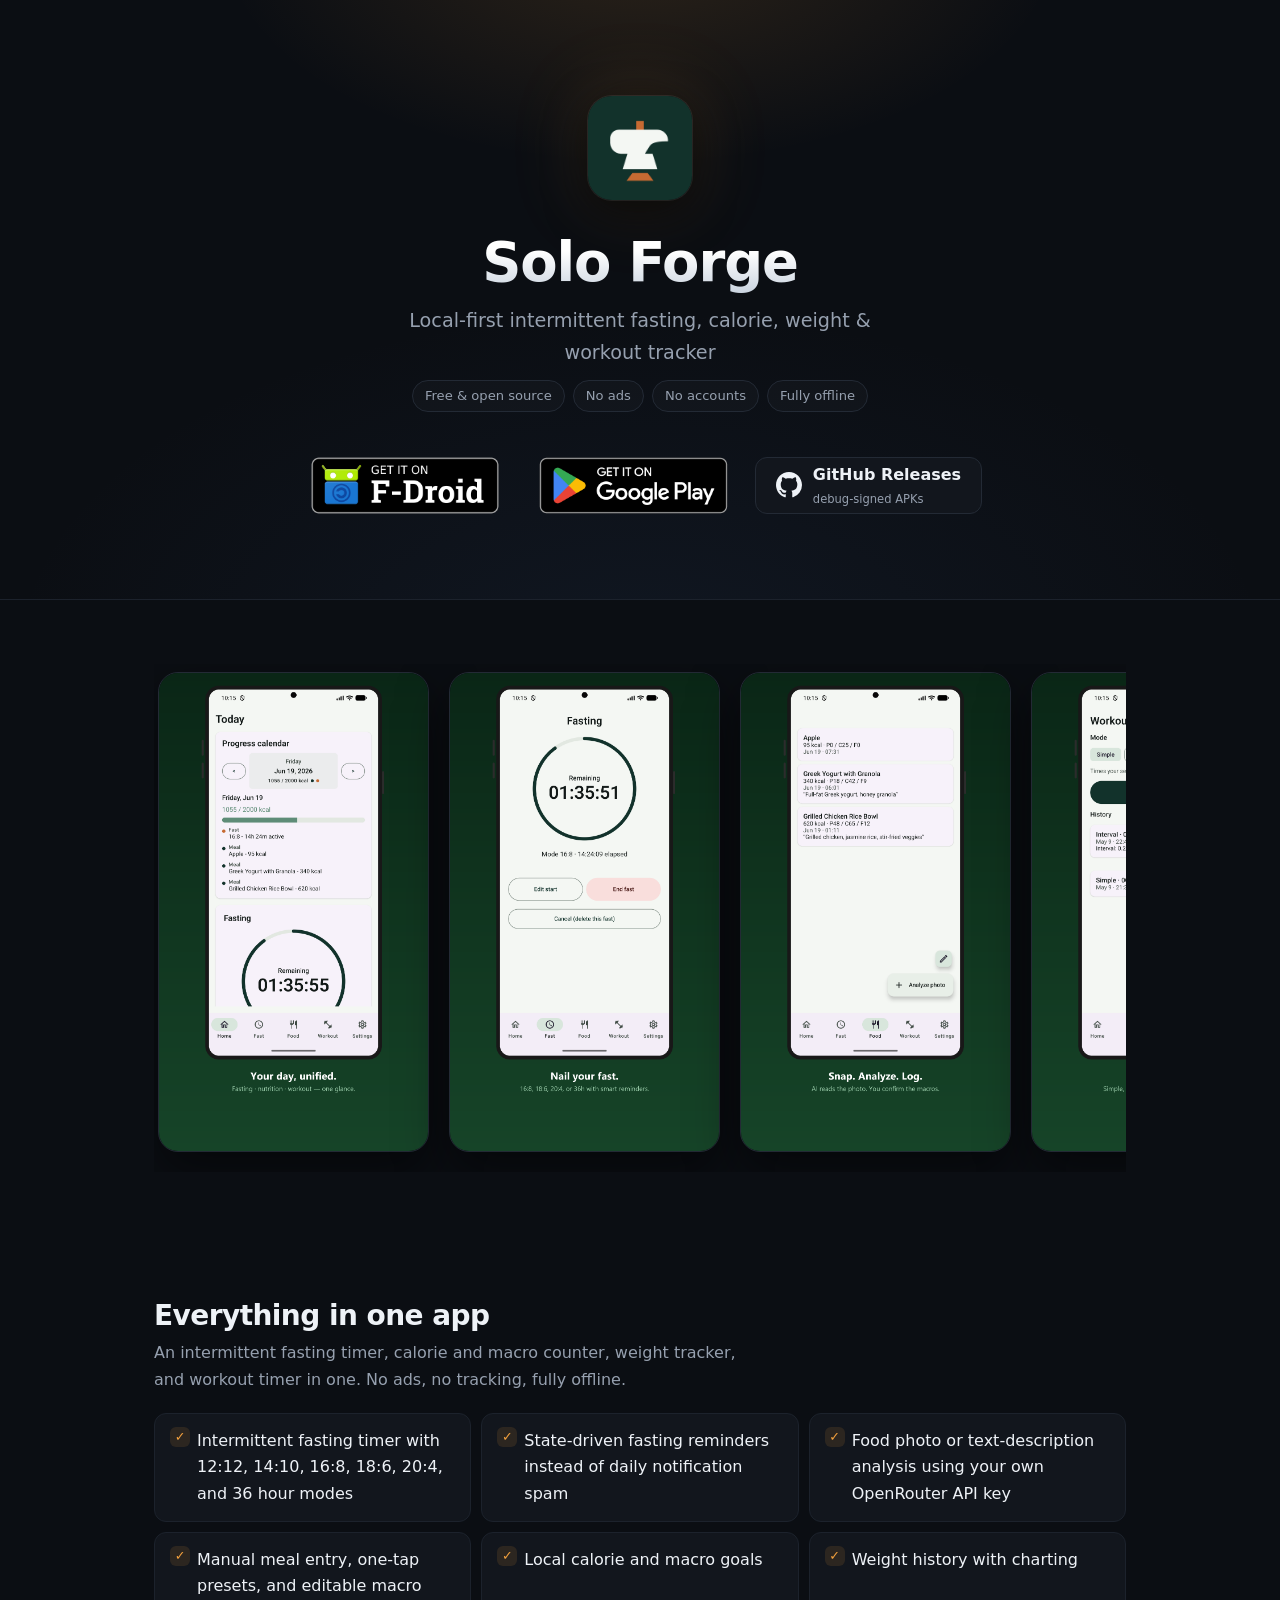
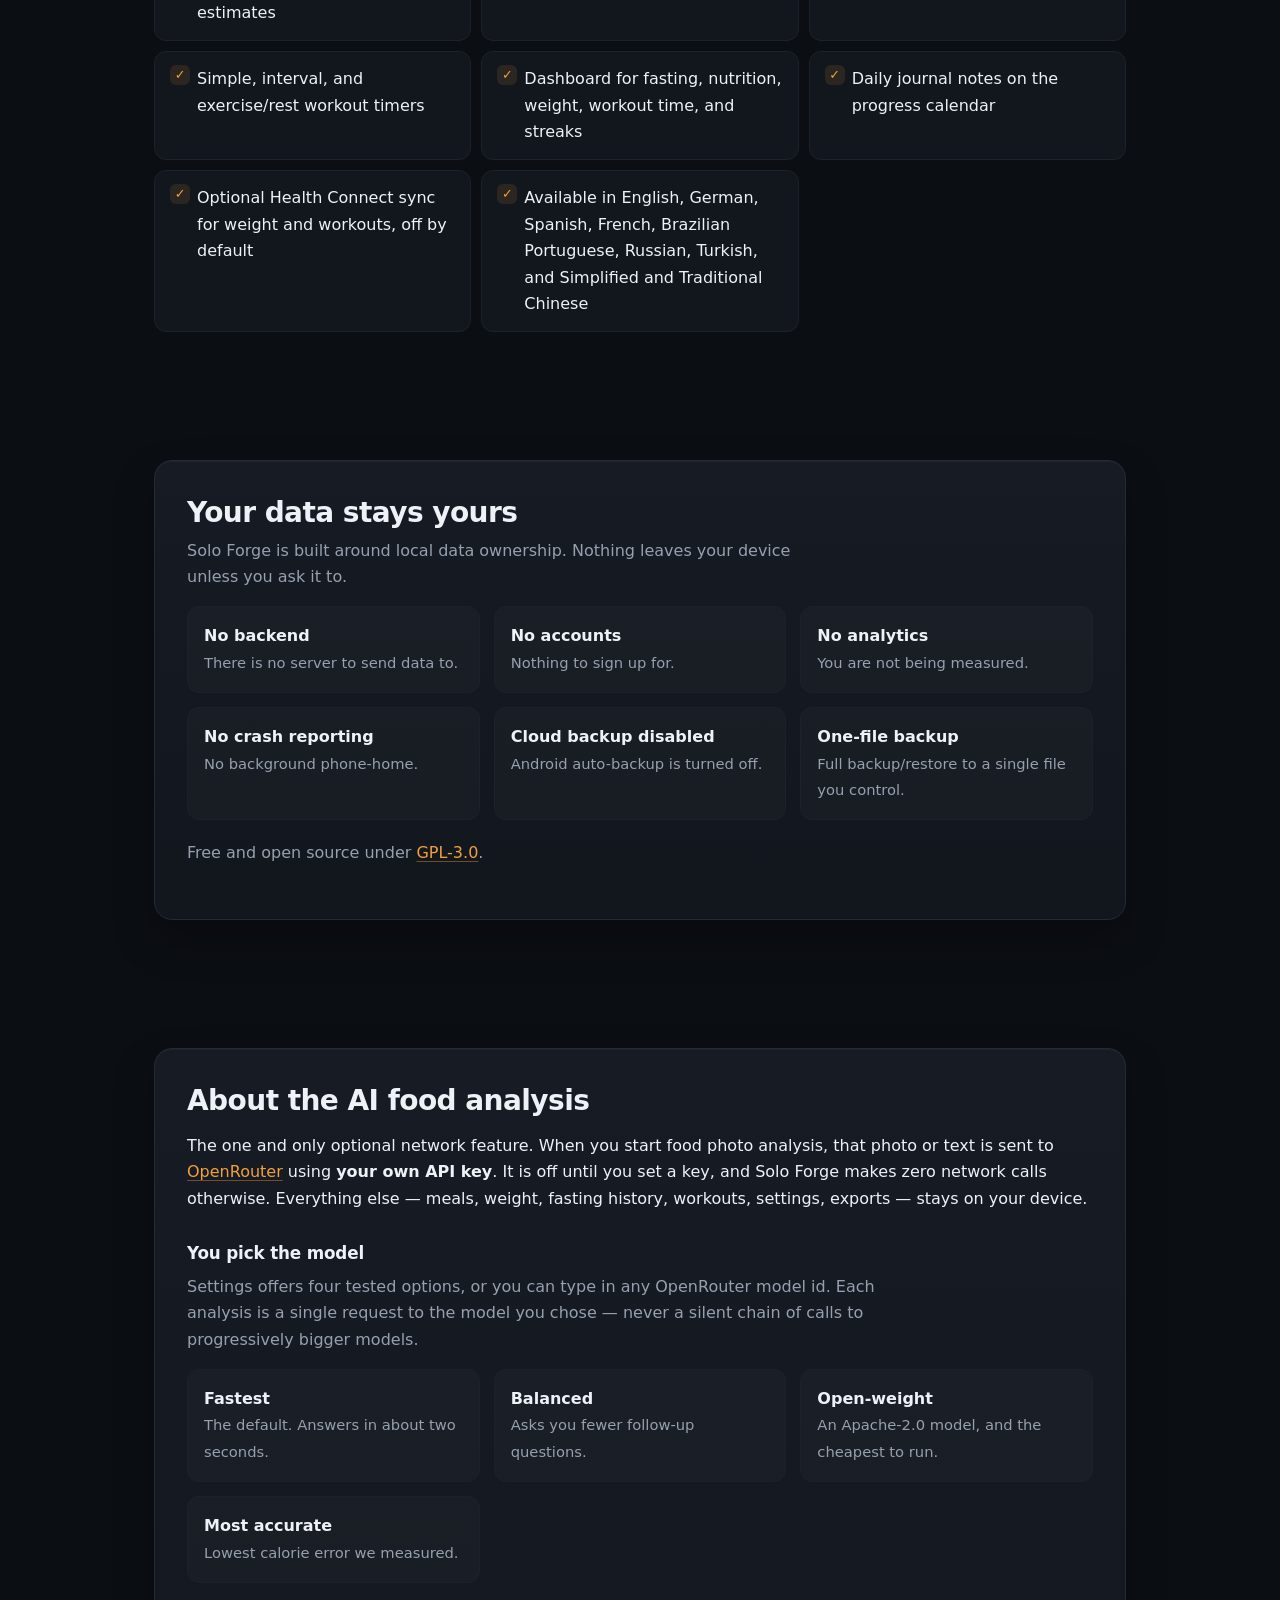
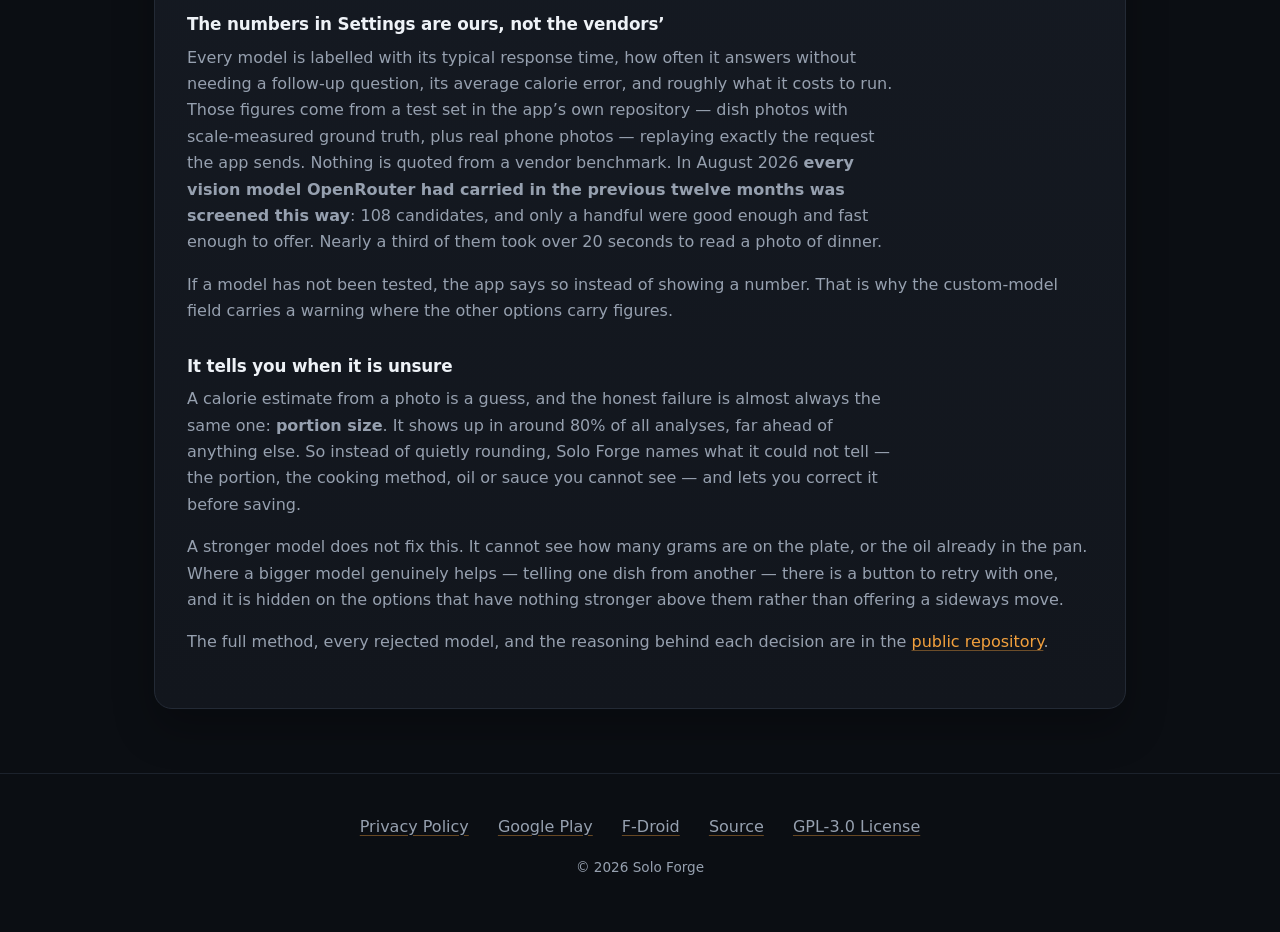
==== commit 034aa314: "List the 12:12 and 14:10 fasting modes Co-Authored-By: Claude Opus 5.5 <noreply@anthropic.com>" ====
--- a/public/index.html
+++ b/public/index.html
@@ -54,7 +54,7 @@
   <h2>Everything in one app</h2>
   <p class="muted">An intermittent fasting timer, calorie and macro counter, weight tracker, and workout timer in one. No ads, no tracking, fully offline.</p>
   <ul class="features">
-    <li>Intermittent fasting timer with 16:8, 18:6, 20:4, and 36 hour modes</li>
+    <li>Intermittent fasting timer with 12:12, 14:10, 16:8, 18:6, 20:4, and 36 hour modes</li>
     <li>State-driven fasting reminders instead of daily notification spam</li>
     <li>Food photo or text-description analysis using your own OpenRouter API key</li>
     <li>Manual meal entry, one-tap presets, and editable macro estimates</li>
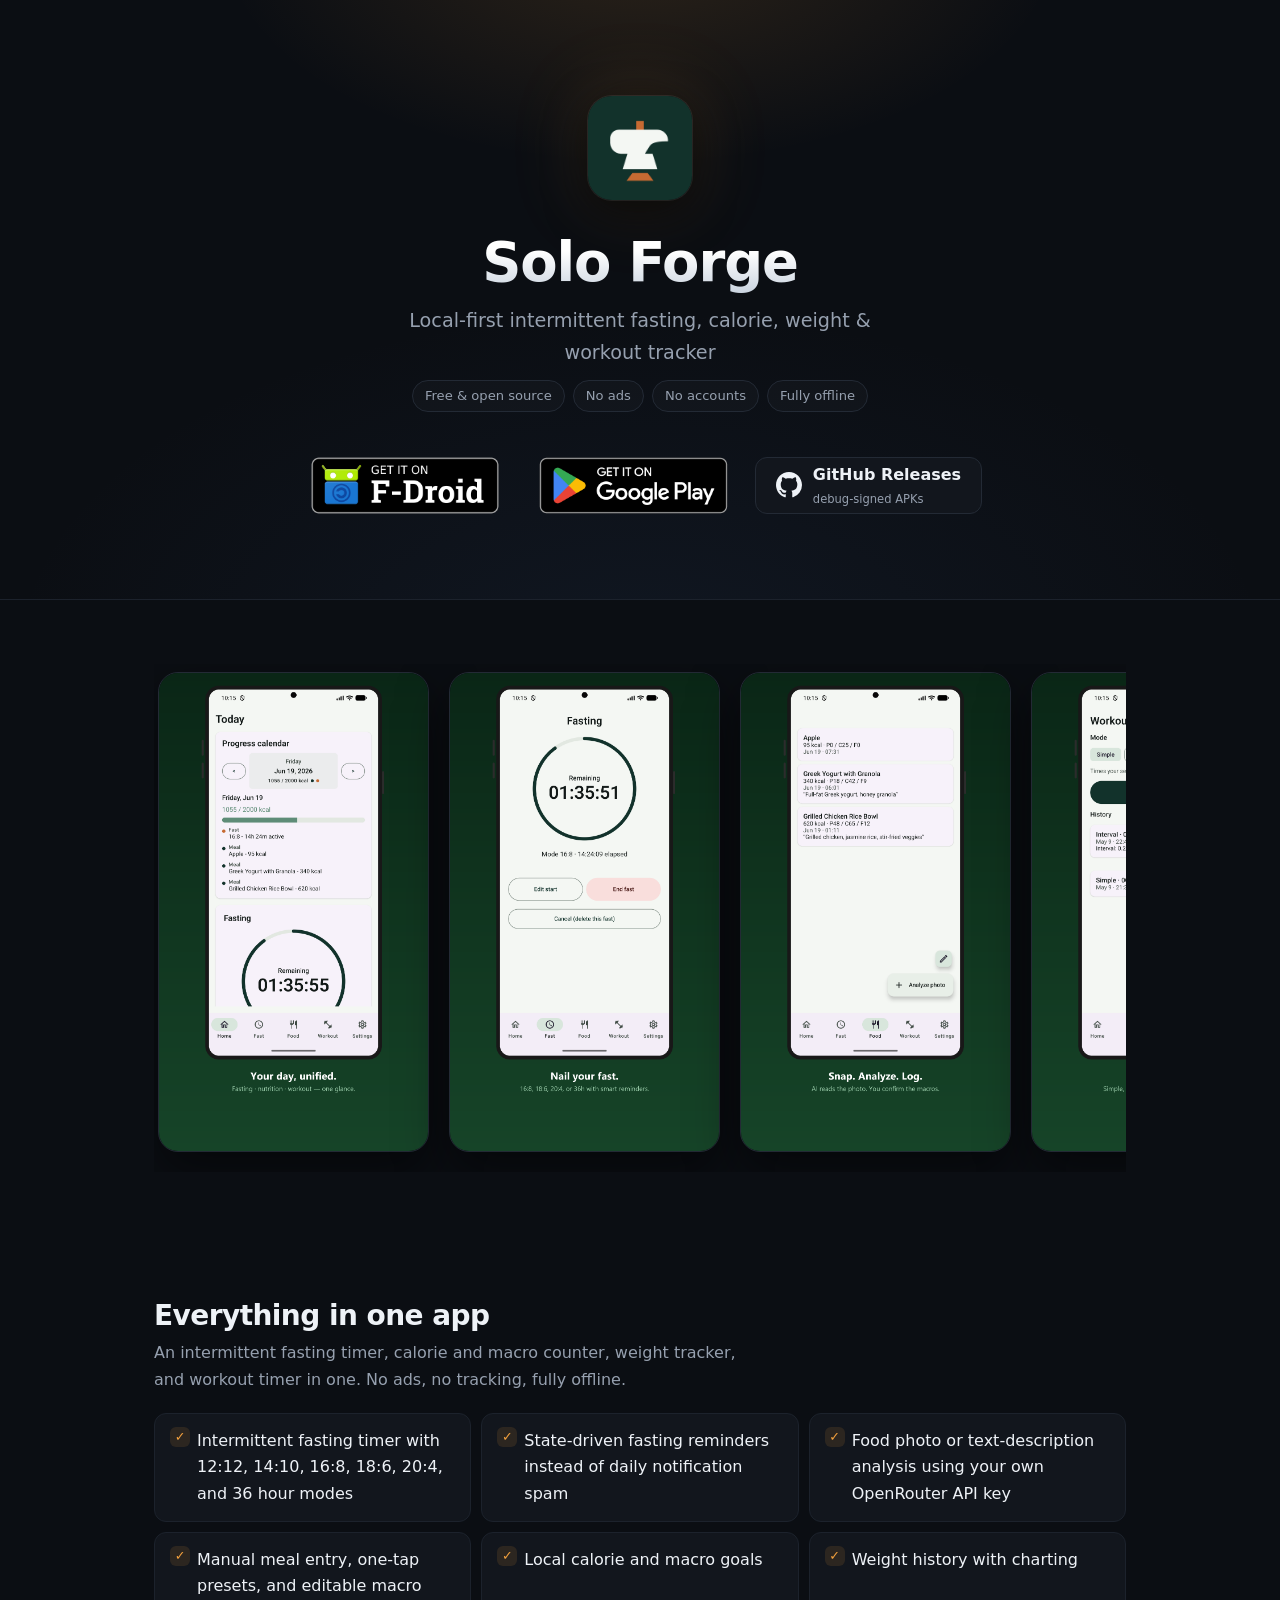
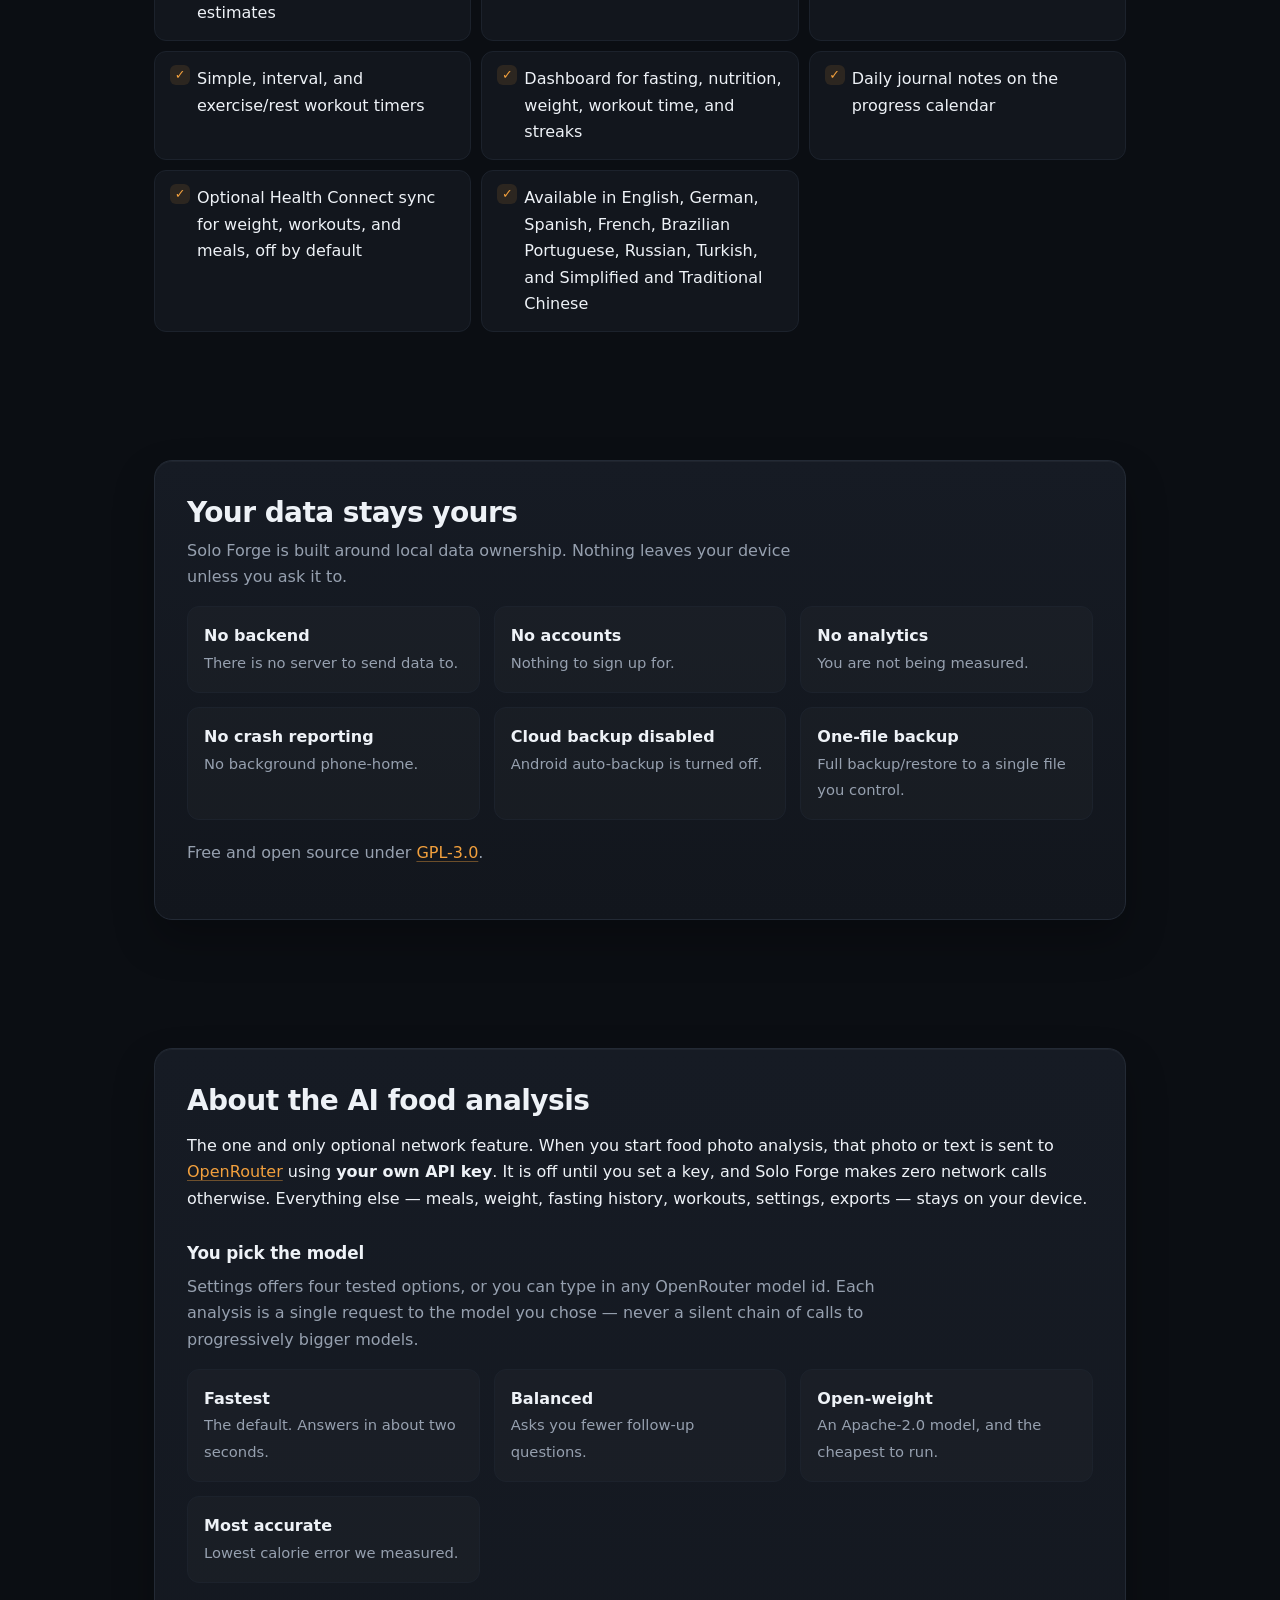
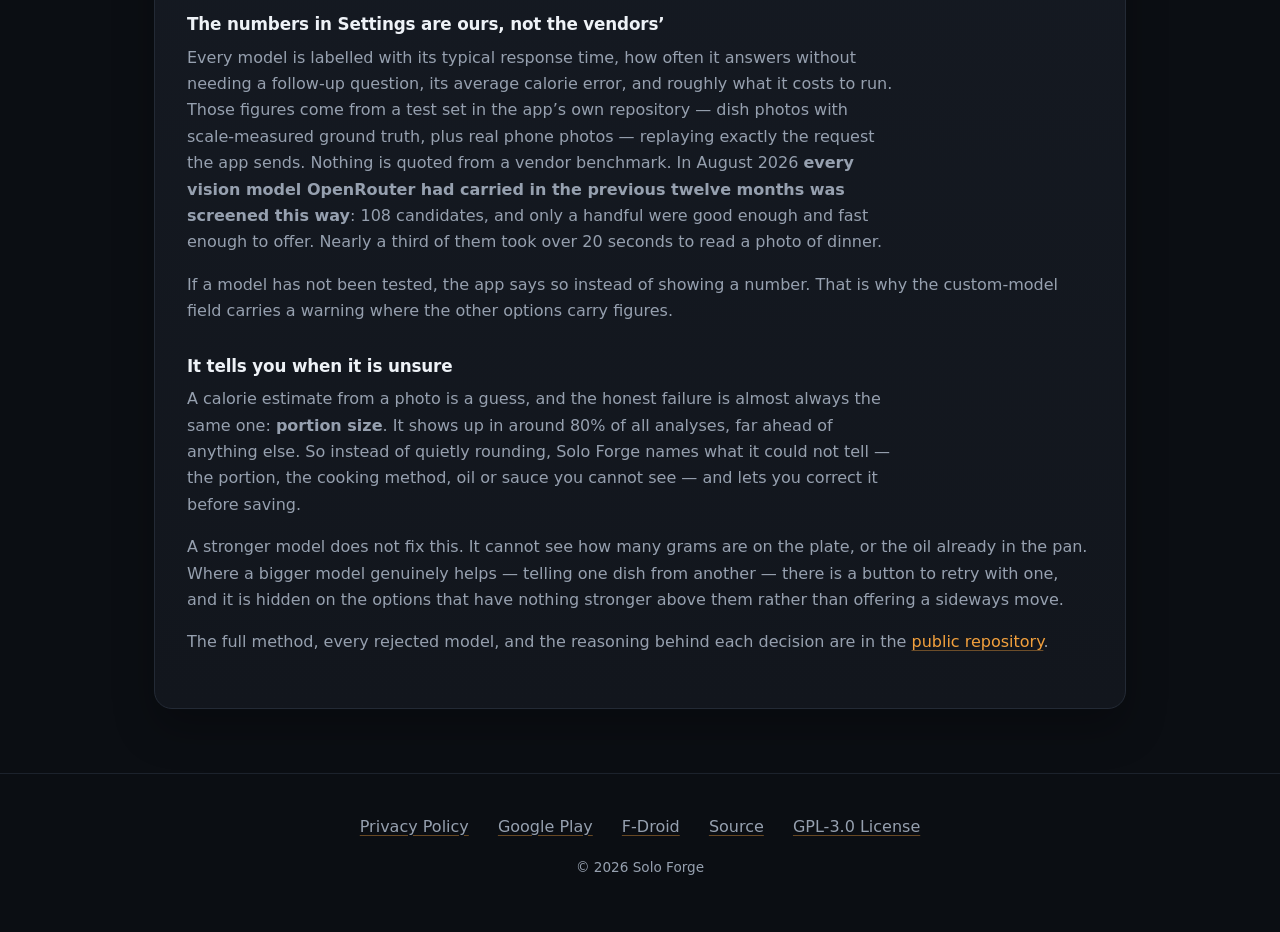
==== commit 57087bdc: "Add Health Connect nutrition sync to the privacy policy and landing page Co-Authored-By: Claude Opus" ====
--- a/public/index.html
+++ b/public/index.html
@@ -63,7 +63,7 @@
     <li>Simple, interval, and exercise/rest workout timers</li>
     <li>Dashboard for fasting, nutrition, weight, workout time, and streaks</li>
     <li>Daily journal notes on the progress calendar</li>
-    <li>Optional Health Connect sync for weight and workouts, off by default</li>
+    <li>Optional Health Connect sync for weight, workouts, and meals, off by default</li>
     <li>Available in English, German, Spanish, French, Brazilian Portuguese, Russian, Turkish, and Simplified and Traditional Chinese</li>
   </ul>
 </section>
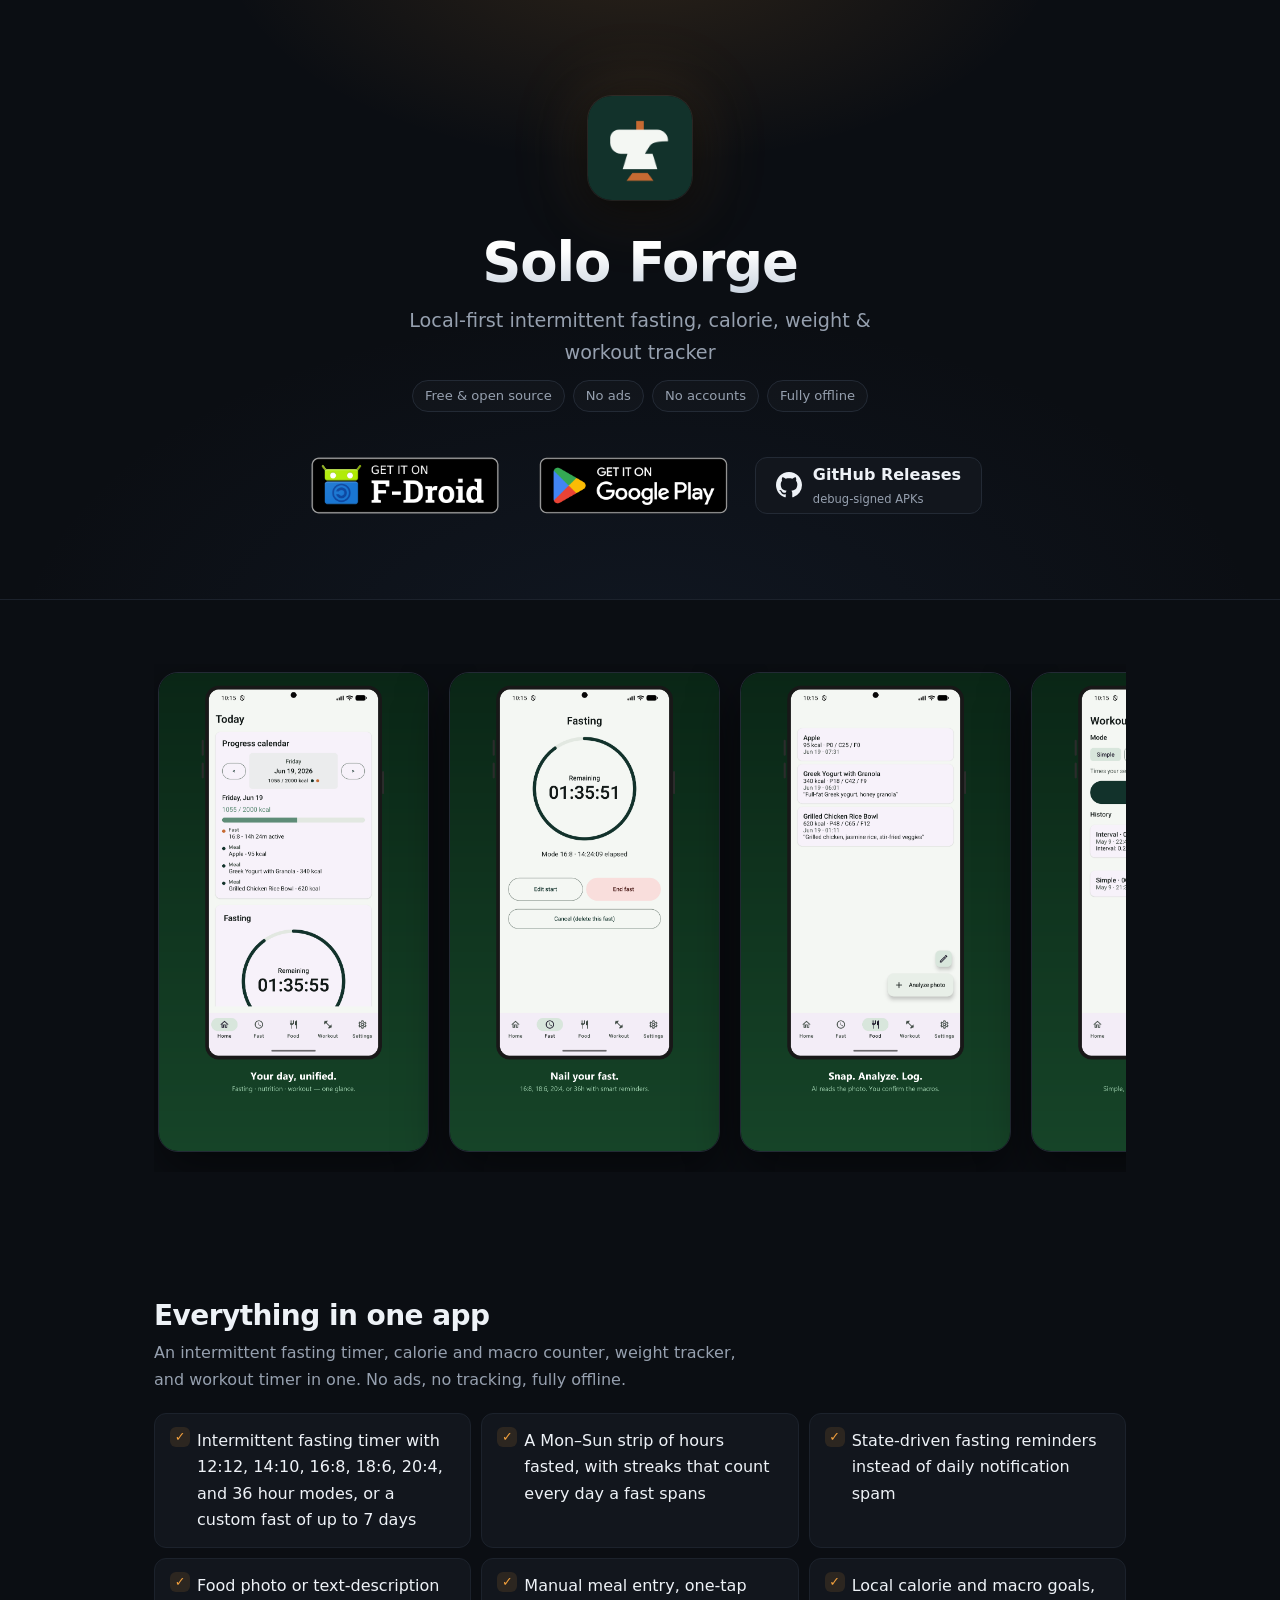
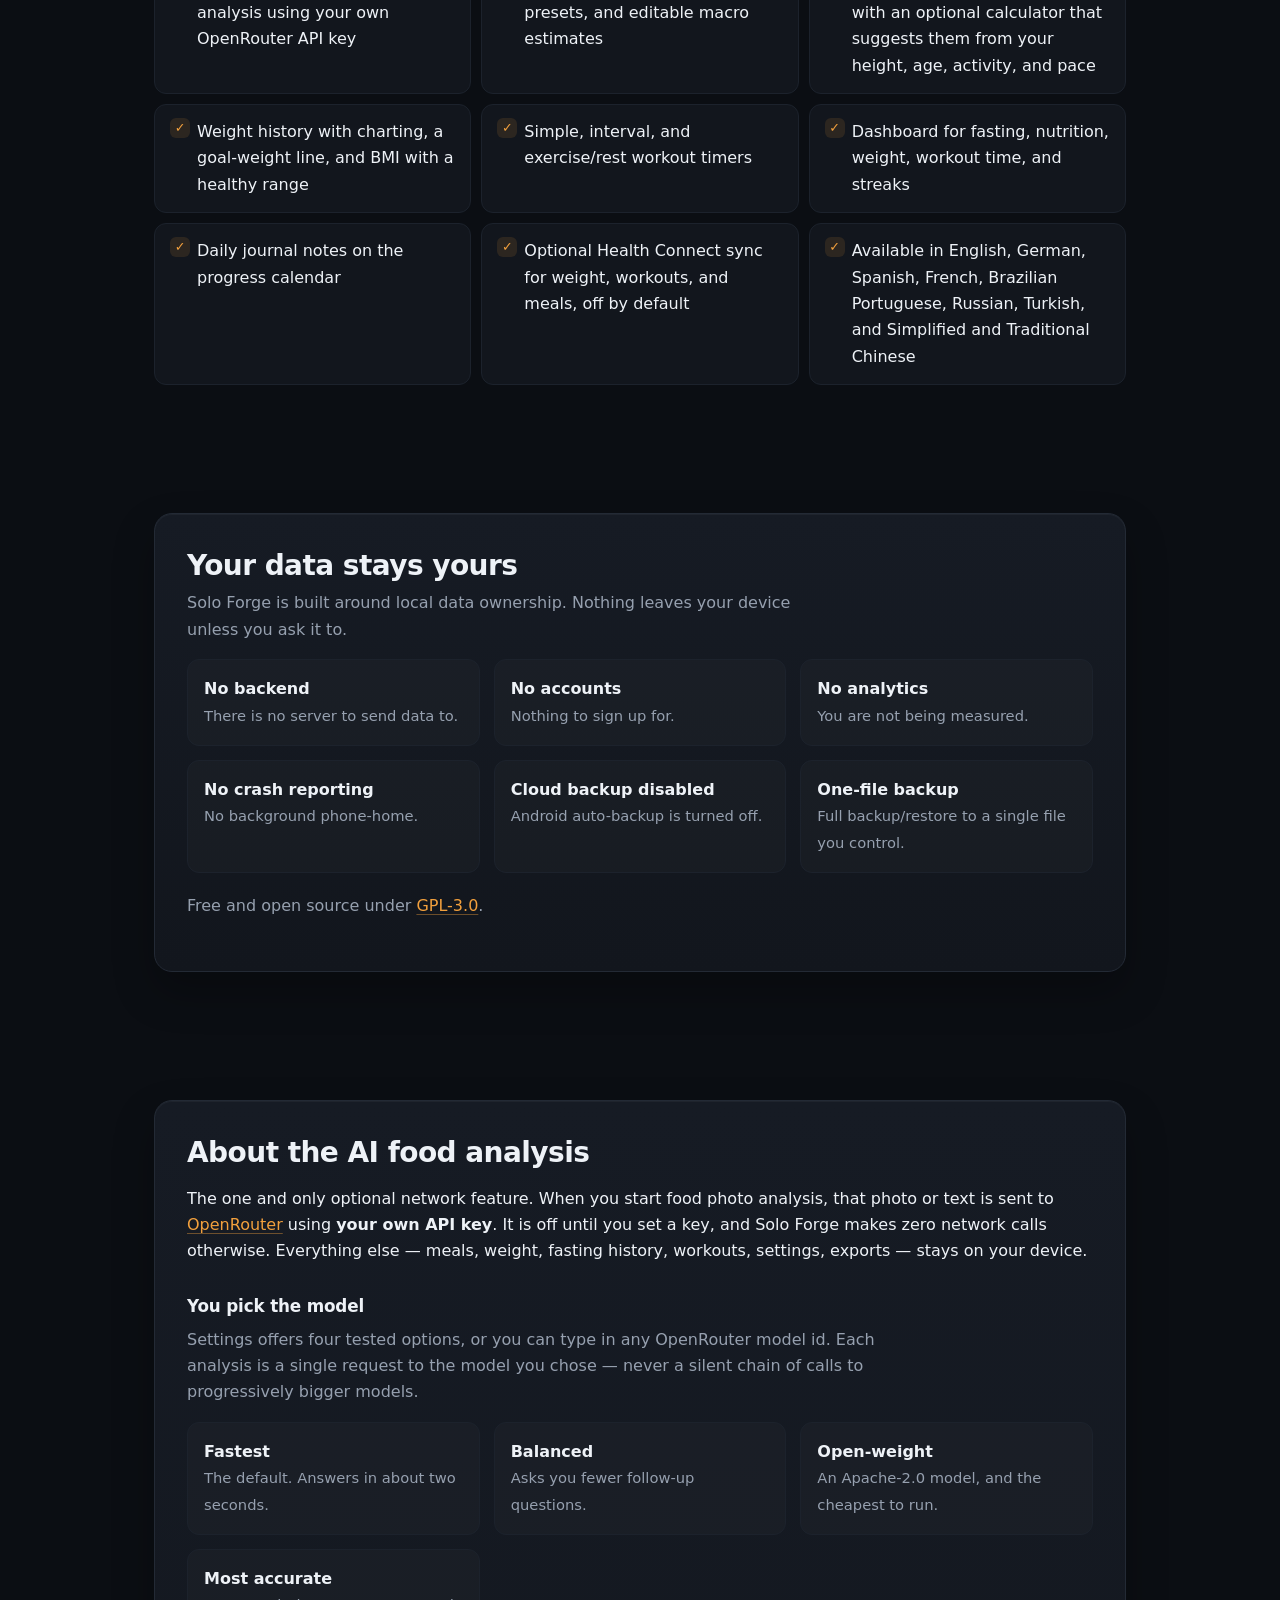
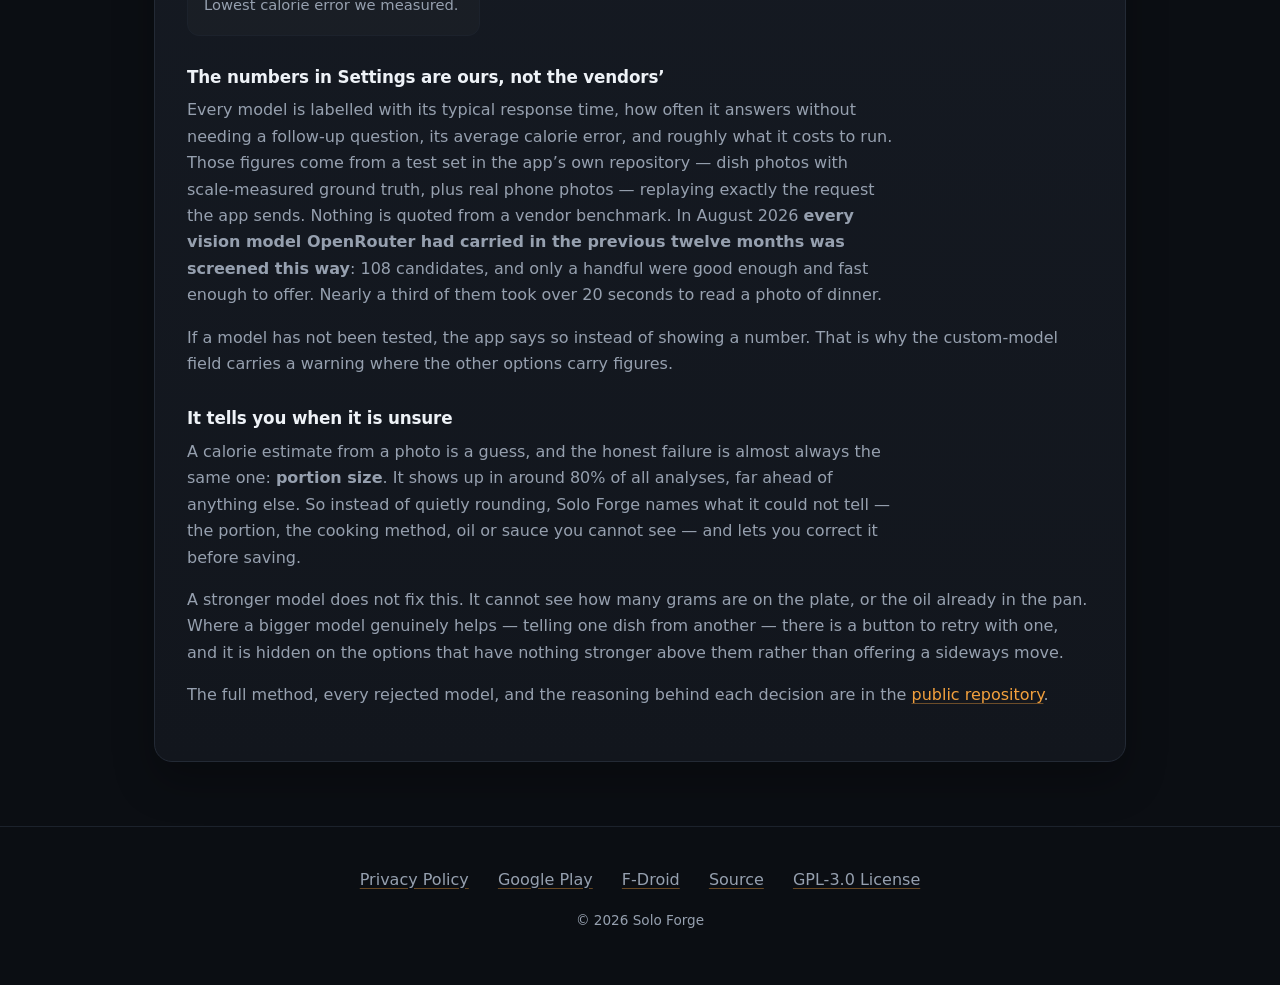
==== commit 01bf52fa: "Add the 0.10.0 body profile to the privacy policy and new features to the landing page The policy no" ====
--- a/public/index.html
+++ b/public/index.html
@@ -54,12 +54,13 @@
   <h2>Everything in one app</h2>
   <p class="muted">An intermittent fasting timer, calorie and macro counter, weight tracker, and workout timer in one. No ads, no tracking, fully offline.</p>
   <ul class="features">
-    <li>Intermittent fasting timer with 12:12, 14:10, 16:8, 18:6, 20:4, and 36 hour modes</li>
+    <li>Intermittent fasting timer with 12:12, 14:10, 16:8, 18:6, 20:4, and 36 hour modes, or a custom fast of up to 7 days</li>
+    <li>A Mon&ndash;Sun strip of hours fasted, with streaks that count every day a fast spans</li>
     <li>State-driven fasting reminders instead of daily notification spam</li>
     <li>Food photo or text-description analysis using your own OpenRouter API key</li>
     <li>Manual meal entry, one-tap presets, and editable macro estimates</li>
-    <li>Local calorie and macro goals</li>
-    <li>Weight history with charting</li>
+    <li>Local calorie and macro goals, with an optional calculator that suggests them from your height, age, activity, and pace</li>
+    <li>Weight history with charting, a goal-weight line, and BMI with a healthy range</li>
     <li>Simple, interval, and exercise/rest workout timers</li>
     <li>Dashboard for fasting, nutrition, weight, workout time, and streaks</li>
     <li>Daily journal notes on the progress calendar</li>
